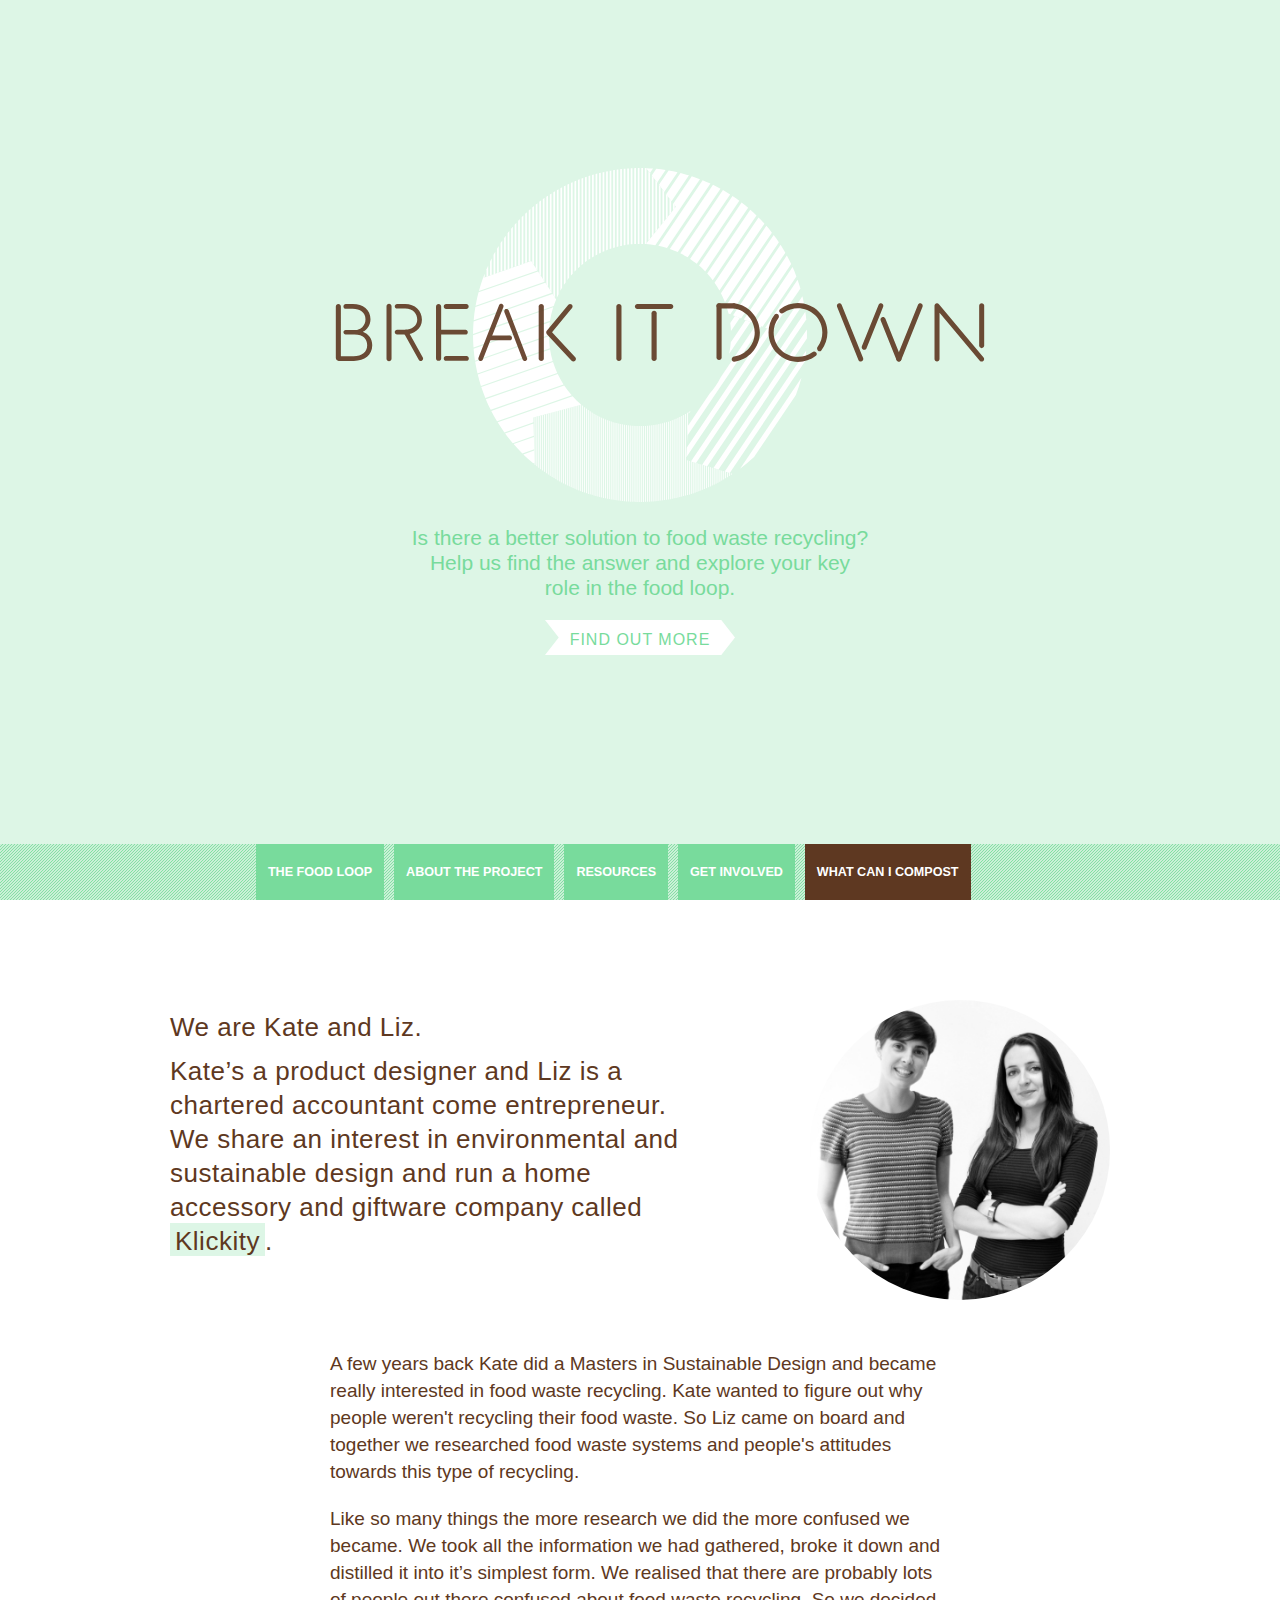
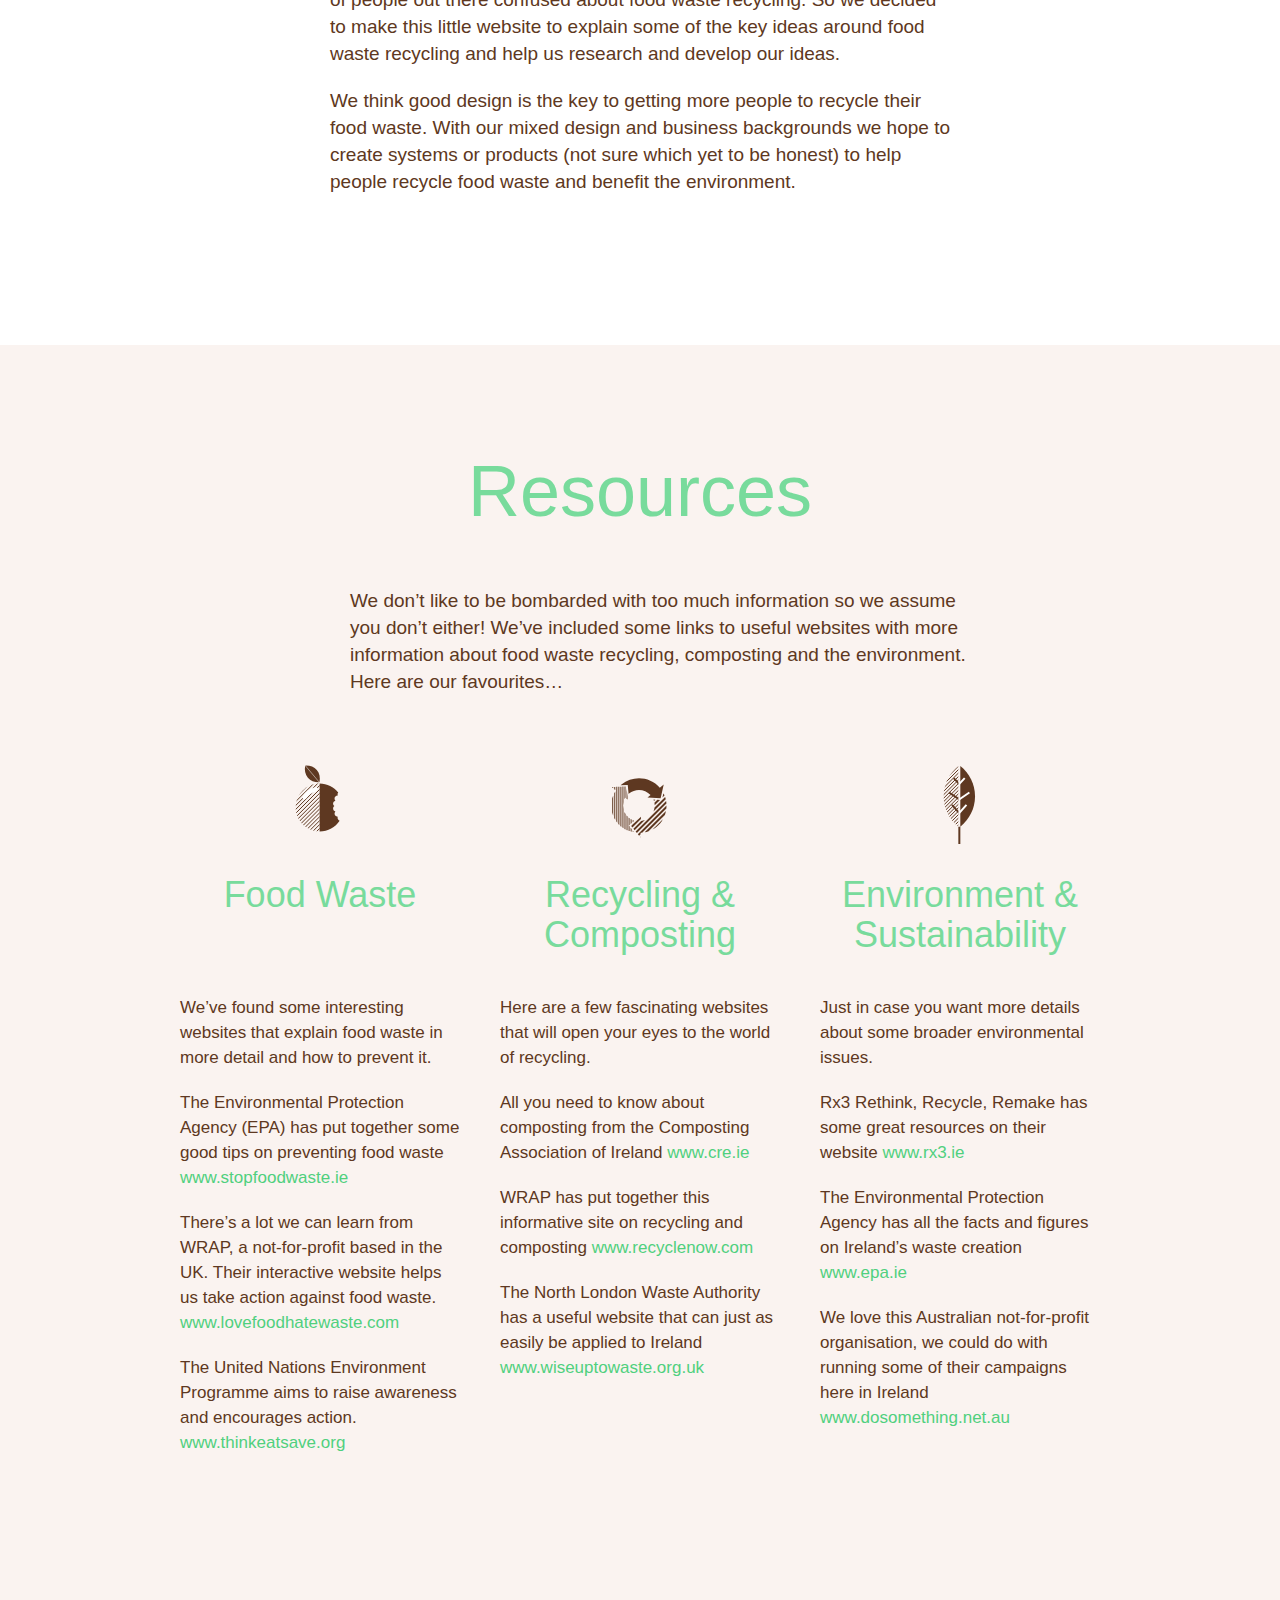
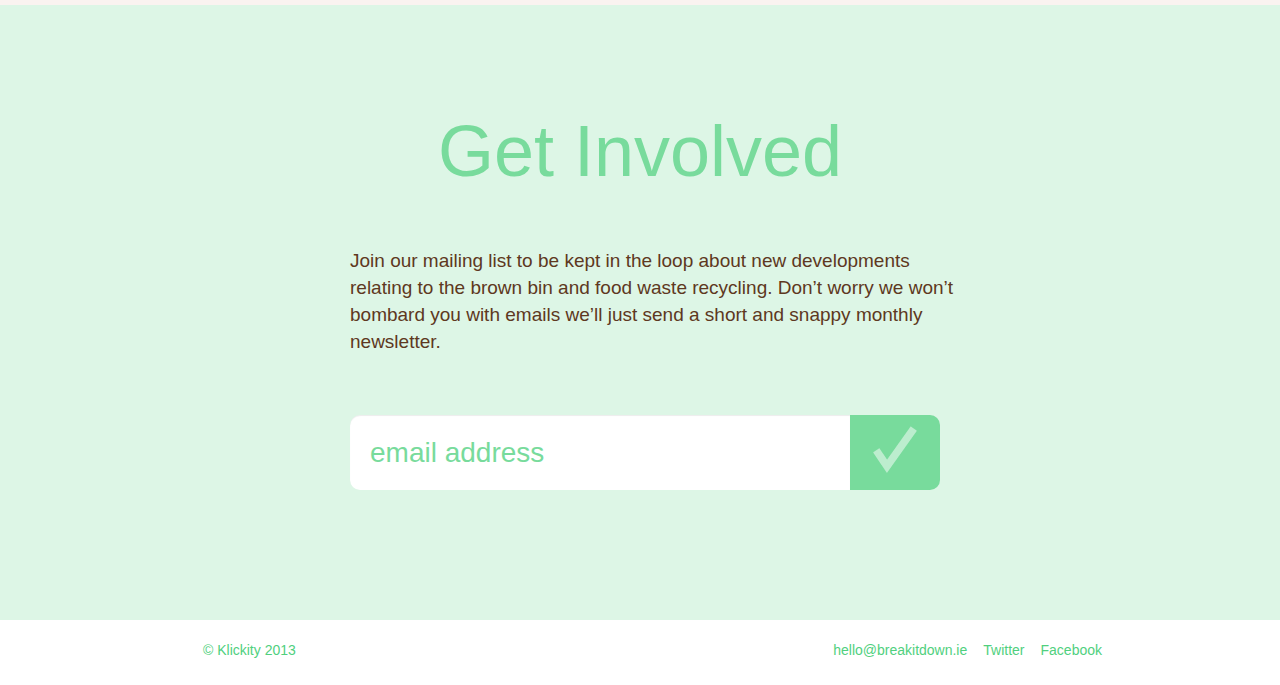
==== index.html @ 4e2fc241 "updated text on homepage" ====
<!DOCTYPE html>
<html class="no-js">
	<head>
		<meta charset="utf-8">
		<meta http-equiv="X-UA-Compatible" content="IE=edge,chrome=1">
		<title>Break It Down</title>
		<meta name="description" content="">
		<meta name="viewport" content="width=device-width">
		
		<link href="http://fnt.webink.com/wfs/webink.css/?project=2B257C62-A98D-46E8-AA20-E216E28BC0CB&fonts=0EFF2364-9D58-0735-E88C-990B2756000B:f=AdelleSans-Bold,646F65BB-7FDB-DF82-711F-897188F11EE8:f=AdelleSans-SemiBold,49E90CB6-0944-72CE-A0E7-8D521C8E676C:f=AdelleSans-Light" rel="stylesheet" type="text/css"/>
		<link rel="stylesheet" href="css/bootstrap.min.css">
		<link rel="stylesheet" href="css/royalslider.css">
		<!-- <link rel="stylesheet" href="css/bootstrap-responsive.min.css">-->
		<link rel="stylesheet" href="css/style.css">

		<script src="js/vendor/modernizr-2.6.2-respond-1.1.0.min.js"></script>
	</head>
	<body>
		<!--[if lt IE 7]>
			<p class="chromeframe">You are using an <strong>outdated</strong> browser. Please <a href="http://browsehappy.com/">upgrade your browser</a> or <a href="http://www.google.com/chromeframe/?redirect=true">activate Google Chrome Frame</a> to improve your experience.</p>
		<![endif]-->

	<section id="intro">
		<div id="wheel">
			<div class="container">
				
				<div class="row">
					<div class="offset2 span8">
						<h1>Break it Down</h1>
						<div id="circle"></div>
					</div>
				</div>
				
				<div class="row">
					<div class="span6 offset3">
						<p>Is there a better solution to food waste recycling? Help us find the answer and explore your key role in the food loop.</p>
						<a href="#" id="loop">Find Out More</a>
					</div>
				</div>

			</div>
		</div>
		<div id="slider">
			<div id="loopnav">
				<div id="navgraphic">
					<img src="img/nav1.png"/>
					<img src="img/nav2.png"/>
					<img src="img/nav3.png"/>
					<img src="img/nav4.png"/>
					<img src="img/nav5.png"/>
					<img src="img/nav6.png"/>
				</div>
			</div>
			<div id="content-slider" class="royalSlider contentSlider rsDefault">
				<div class="slide1">
					<div class="row-fluid">
						<div class="span5 offset1">
							<figure class="rsCaption">Food Waste</figure>
							<h2>Food Waste</h2>
							<p>When food waste is sent to landfill, it rots and releases the harmful greenhouse gas methane into the atmosphere and causes leachate which pollutes our rivers and soils. We can help prevent this by using the brown bin service which will convert our food waste into compost.</p>
						</div>
					</div>
				</div>
				<div class="slide2">
					<div class="row-fluid">
						<div class="span4 offset7">
							<figure class="rsCaption">Brown Bin</figure>
							<h2>Brown Bin</h2>
							<p>By separating your kitchen food waste into your brown bin you can prevent food waste going to landfill. When using your brown bin regularly you’ll notice how little waste goes into the black bin. It makes sense for your pocket and the environment.</p>
						</div>
					</div>				
				</div>
				<div class="slide3">
					<div class="row-fluid">
						<div class="span4 offset1">
							<figure class="rsCaption">Waste Collection</figure>
							<h2>Waste Collection</h2>
							<p>It’s hard to know where your food waste goes once your brown bin is emptied into the truck. Rest assured it’s being delivered to one of the many industrial composters across Ireland. Food waste recycling is the most localised of all recycling methods unlike our plastics, paper and glass recycling that gets exported for reprocessing.</p>
						</div>
					</div>	
				</div>
				<div class="slide4">
					<div class="row-fluid">
						<div class="span5 offset1">
							<figure class="rsCaption">Industrial Composting</figure>
							<h2>Industrial Composting</h2>
							<p>Your waste collector delivers the brown bin waste to the industrial composter. These are large enclosed units where food waste breaks down naturally and reaches temperatures of up to 70 degrees killing all bacteria. After 12 weeks the compost is mature and ready for sale. This is one of the simplest recycling processes using very little energy and resources.</p>
						</div>
					</div>	
				</div>
				<div class="slide5">
					<div class="row-fluid">
						<div class="span4 offset7">
							<figure class="rsCaption">Crop Growth</figure>
							<h2>Crop Growth</h2>
							<p>This nourishing compost is sold to local farmers, landscape architects, horticulturists and amateur gardeners. The compost derived from food waste is much more nutritious than the compost you buy in a garden centre. Best of all it’s locally made and you had a part in making it.</p>
						</div>
					</div>	
				</div>
				<div class="slide6">
					<div class="row-fluid">
						<div class="span4 offset1">
							<figure class="rsCaption">Market Place</figure>
							<h2>Market Place</h2>
							<p>The farmers then use this compost to grow crops which are sold back into the supermarkets, thereby closing the food loop. Wouldn’t it be great to know which products in the supermarket were grown using compost made up of your nutritious food waste?</p>
						</div>
					</div>	
				</div>
			</div>		
		</div>
	</section>

	<section id="nav">
		<div class="container">
			<div class="subnav navbar">
				<div class="navstyle">
					<div class="container">
						<ul>
							<li><a id="home" href="#intro">Home</a></li>
							<li><a id="foodloop" href="#intro">The Food Loop</a></li>
							<li><a href="#about">About the Project</a></li>
							<li><a href="#resources">Resources</a></li>
							<li><a href="#involved">Get Involved</a></li>
							<li><a class="trials" href="compost.html">What Can I Compost</a></li>
						</ul>
						
					</div>
				</div>
			</div>				
		</div>
	</section>

	<section id="about">
		<div class="container">

			<div class="row top">
				<div class="span7">
					<h3>We are Kate and Liz.</h3><h3>Kate&rsquo;s a product designer and Liz is a chartered accountant come entrepreneur. We share an interest in environmental and sustainable design and run a home accessory and giftware company called <a href="http://www.klickity.ie/">Klickity</a>.</h3></div>
				<div class="span4 offset1 photo">
					<img id="profile" src="img/profile.jpg">
				</div>
			</div>
			<div class="row">
				<div class="offset2 span8">
					<p>A few years back Kate did a Masters in Sustainable Design and became really interested in food waste recycling. Kate wanted to figure out why people weren't recycling their food waste. So Liz came on board and together we researched food waste systems and people's attitudes towards this type of recycling.</p>
				</div>
				<div class="offset2 span8">
					<p>Like so many things the more research we did the more confused we became. We took all the information we had gathered, broke it down and distilled it into it’s simplest form. We realised that there are probably lots of people out there confused about food waste recycling. So we decided to make this little website to explain some of the key ideas around food waste recycling and help us research and develop our ideas.</p>
				</div>
				<div class="offset2 span8">
					<p>We think good design is the key to getting more people to recycle their food waste. With our mixed design and business backgrounds we hope to create systems or products (not sure which yet to be honest) to help people recycle food waste and benefit the environment.</p>
				</div>
			</div>

		</div>
	</section>

	<section id="resources">
		<div class="container">

			<div class="row">
				<div class="offset3 span6">
					<h1>Resources</h1>
				</div>
			</div>
			<div class="row intro">
				<div class="offset2 span8">
					<p>We don’t like to be bombarded with too much information so we assume you don’t either! We’ve included some links to useful websites with more information about food waste recycling, composting and the environment. Here are our favourites&hellip;</p>
				</div>
			</div>
			<div class="row">
				<div class="span4">
					<img src="img/resource-1.svg" alt="Food Waste">
					<h2>Food Waste</h2>
					<p>We’ve found some interesting websites that explain food waste in more detail and how to prevent it.</p>
					<p>The Environmental Protection Agency (EPA) has put together some good tips on preventing food waste <a href="http://www.stopfoodwaste.ie" target="_blank">www.stopfoodwaste.ie</a></p>
					<p>There’s a lot we can learn from WRAP, a not-for-profit based in the UK. Their interactive website helps us take action against food waste. <a href="http://england.lovefoodhatewaste.com/content/about-food-waste-1" target=_blank>www.lovefoodhatewaste.com</a></p>
					<p>The United Nations Environment Programme aims to raise awareness and encourages action. <a href="http://www.thinkeatsave.org" target=_blank>www.thinkeatsave.org</a></p>
				</div>
				<div class="span4">
					<img src="img/resource-2.svg" alt="Recycling & Composting">
					<h2>Recycling &amp; Composting</h2>
					<p>Here are a few fascinating websites that will open your eyes to the world of recycling.</p>
					<p>All you need to know about composting from the Composting Association of Ireland <a href="http://www.cre.ie/web/compost/" target="_blank">www.cre.ie</a></p>
					<p>WRAP has put together this informative site on recycling and composting <a href="http://www.recyclenow.com/home_composting/buy_a_bin/" target="_blank">www.recyclenow.com</a></p>
					<p>The North London Waste Authority has a useful website that can just as easily be applied to Ireland <a href="http://www.wiseuptowaste.org.uk/wise-up-to-waste/waste-less-food-save-more-money" target="_blank">www.wiseuptowaste.org.uk</a></p>
				</div>
				<div class="span4">
					<img src="img/resource-3.svg" alt="Environment & Sustainability">
					<h2>Environment &amp; Sustainability</h2>
					<p>Just in case you want more details about some broader environmental issues.</p>

					<p>Rx3 Rethink, Recycle, Remake has some great resources on their website <a href="http://www.rx3.ie/Organics" target="_blank">www.rx3.ie</a></p>

					<p>The Environmental Protection Agency has all the facts and figures on Ireland’s waste creation <a href="http://www.epa.ie/irelandsenvironment/waste/" target="_blank">www.epa.ie</a></p>

					<p>We love this Australian not-for-profit organisation, we could do with running some of their campaigns here in Ireland <a href="http://foodwise.com.au/food-waste/household-food-waste/" target="_blank">www.dosomething.net.au</a></p>

				</div>
			</div>
		</div>
	</section>

	<section id="involved">
		<div class="container">

			<div class="row">
				<div class="offset3 span6">
					<h1>Get Involved</h1>
				</div>
			</div>
			<div class="row intro">
				<div class="offset2 span8">
					<p>Join our mailing list to be kept in the loop about new developments relating to the brown bin and food waste recycling. Don’t worry we won’t bombard you with emails we’ll just send a short and snappy monthly newsletter.</p>
				</div>
			</div>
			<div class="row mailing">
				<div class="offset2 span8">
					
					<div id="mc_embed_signup">
					<form action="http://breakitdown.us7.list-manage.com/subscribe/post?u=12566ab09f924ed5ac019ed88&amp;id=fa4f53dc06" method="post" id="mc-embedded-subscribe-form" name="mc-embedded-subscribe-form" class="validate" target="_blank" novalidate>
						
						<input type="email" value="" name="EMAIL" class="email" id="mce-EMAIL" placeholder="email address" required>
						<input type="submit" value="Subscribe" name="subscribe" id="mc-embedded-subscribe" class="submit">
					</form>
					</div>

					<!--End mc_embed_signup-->


				</div>
			</div>



		</div>
	</section>

	<section id="footer">
		<div class="container">
			<footer>
				<ul>
					<li>&copy; Klickity 2013</li>
					<li class="pull-right"><a href="https://www.facebook.com/Klickity">Facebook</a></li>
					<li class="pull-right"><a href="https://twitter.com/KlickityDesign">Twitter</a></li>
					<li class="pull-right"><a href="mailto:hello@breakitdown.ie">hello@breakitdown.ie</a></li>
				</ul>
			</footer>
		</div>
	</section>

		<script src="//ajax.googleapis.com/ajax/libs/jquery/1.9.1/jquery.min.js"></script>
		<script>window.jQuery || document.write('<script src="js/vendor/jquery-1.9.1.min.js"><\/script>')</script>

		<script src="js/vendor/bootstrap.min.js"></script>

		<script src="js/plugins-ck.js"></script>
		<script src="js/main-ck.js"></script>

		<script>
			var _gaq=[['_setAccount','UA-41489042-1'],['_trackPageview']];
			(function(d,t){var g=d.createElement(t),s=d.getElementsByTagName(t)[0];
			g.src=('https:'==location.protocol?'//ssl':'//www')+'.google-analytics.com/ga.js';
			s.parentNode.insertBefore(g,s)}(document,'script'));
		</script>
	</body>
</html>
---- css/royalslider.css ----
/* v1.0.5 */
/* Core RS CSS file. 95% of time you shouldn't change anything here. */
.royalSlider {
	width: 600px;
	height: 400px;
	position: relative;
	direction: ltr;
}
.royalSlider > * {
	float: left;
}

.rsWebkit3d .rsSlide {
	-webkit-transform: translateZ(0);
}


.rsWebkit3d .rsSlide,
.rsWebkit3d .rsContainer,
.rsWebkit3d .rsThumbs,
.rsWebkit3d .rsPreloader,
.rsWebkit3d img,
.rsWebkit3d .rsOverflow,
.rsWebkit3d .rsBtnCenterer,
.rsWebkit3d .rsAbsoluteEl,
.rsWebkit3d .rsABlock,
.rsWebkit3d .rsLink {
	-webkit-backface-visibility: hidden;
}
.rsFade.rsWebkit3d .rsSlide,
.rsFade.rsWebkit3d img,
.rsFade.rsWebkit3d .rsContainer {
    -webkit-transform: none;
}
.rsOverflow {
	width: 100%;
	height: 100%;
	position: relative;
	overflow: hidden;
	float: left;
	-webkit-tap-highlight-color:rgba(0,0,0,0);
}
.rsVisibleNearbyWrap {
	width: 100%;
	height: 100%;
	position: relative;
	overflow: hidden;
	left: 0;
	top: 0;
	-webkit-tap-highlight-color:rgba(0,0,0,0);
}
.rsVisibleNearbyWrap .rsOverflow {
	position: absolute;
	left: 0;
	top: 0;

}
.rsContainer {
	position: relative;
	width: 100%;
	height: 100%;
	-webkit-tap-highlight-color:rgba(0,0,0,0);
}

.rsArrow,
.rsThumbsArrow {
	cursor: pointer;
}

.rsThumb {
	float: left;
	position: relative;
}


.rsArrow,
.rsNav,
.rsThumbsArrow {
	opacity: 1;
	-webkit-transition:opacity 0.3s linear;
	-moz-transition:opacity 0.3s linear;
	-o-transition:opacity 0.3s linear;
	transition:opacity 0.3s linear;
}
.rsHidden {
	opacity: 0;
	visibility: hidden;
	-webkit-transition:visibility 0s linear 0.3s,opacity 0.3s linear;
	-moz-transition:visibility 0s linear 0.3s,opacity 0.3s linear;
	-o-transition:visibility 0s linear 0.3s,opacity 0.3s linear;
	transition:visibility 0s linear 0.3s,opacity 0.3s linear;
}


.rsGCaption {
	width: 100%;
	float: left;
	text-align: center;
}

/* Fullscreen options, very important ^^ */
.royalSlider.rsFullscreen {
	position: fixed !important;
	height: auto !important;
	width: auto !important;
	margin: 0 !important;
	padding: 0 !important;
	z-index: 2147483647 !important;
	top: 0 !important;
	left: 0 !important;
	bottom: 0 !important;
	right: 0 !important;
}

.royalSlider .rsSlide.rsFakePreloader {
	opacity: 1 !important;
	-webkit-transition: 0s;
	-moz-transition: 0s;
	-o-transition:  0s;
	transition:  0s;
	display: none;
}

.rsSlide {
	position: absolute;
	left: 0;
	top: 0;
	display: block;
	overflow: hidden;
	
	height: 100%;
	width: 100%;
}

.royalSlider.rsAutoHeight,
.rsAutoHeight .rsSlide {
	height: auto;
}

.rsContent {
	width: 100%;
	height: 100%;
	position: relative;
}

.rsPreloader {
	position:absolute;
	z-index: 0;	
}

.rsNav {
	-moz-user-select: -moz-none;
	-webkit-user-select: none;
	user-select: none;
}
.rsNavItem {
	-webkit-tap-highlight-color:rgba(0,0,0,0.25);
}

.rsThumbs {
	cursor: pointer;
	position: relative;
	overflow: hidden;
	float: left;
	z-index: 22;
}
.rsTabs {
	float: left;
	background: none !important;
}
.rsTabs,
.rsThumbs {
	-webkit-tap-highlight-color:rgba(0,0,0,0);
	-webkit-tap-highlight-color:rgba(0,0,0,0);
}


.rsVideoContainer {
	/*left: 0;
	top: 0;
	position: absolute;*/
	/*width: 100%;
	height: 100%;
	position: absolute;
	left: 0;
	top: 0;
	float: left;*/
	width: auto;
	height: auto;
	line-height: 0;
	position: relative;
}
.rsVideoFrameHolder {
	position: absolute;
	left: 0;
	top: 0;
	background: #141414;
	opacity: 0;
	-webkit-transition: .3s;
}
.rsVideoFrameHolder.rsVideoActive {
	opacity: 1;
}
.rsVideoContainer iframe,
.rsVideoContainer video,
.rsVideoContainer embed,
.rsVideoContainer .rsVideoObj {
	position: absolute;
	z-index: 50;
	left: 0;
	top: 0;
	width: 100%;
	height: 100%;
}
/* ios controls over video bug, shifting video */
.rsVideoContainer.rsIOSVideo iframe,
.rsVideoContainer.rsIOSVideo video,
.rsVideoContainer.rsIOSVideo embed {
	-webkit-box-sizing: border-box;
	-moz-box-sizing: border-box;
	box-sizing: border-box;
	padding-right: 44px;
}

.rsABlock {
	left: 0;
	top: 0;
	position: absolute;
	z-index: 15;
	
}

img.rsImg {
	max-width: none;
}

.grab-cursor {
	cursor:url(grab.png) 8 8, move; 
}

.grabbing-cursor{ 
	cursor:url(grabbing.png) 8 8, move;
}

.rsNoDrag {
	cursor: auto;
}

.rsLink {
	left:0;
	top:0;
	position:absolute;
	width:100%;
	height:100%;
	display:block;	
	z-index: 20;
	background: url(blank.gif);
}
---- css/style.css ----
/* SEAN LESS */
.rsDefault .rsArrow {
  height: 100%;
  width: 44px;
  position: absolute;
  display: block;
  cursor: pointer;
  z-index: 21;
}
.rsDefault.rsVer .rsArrow {
  width: 100%;
  height: 44px;
}
.rsDefault.rsVer .rsArrowLeft {
  top: 0;
  left: 0;
}
.rsDefault.rsVer .rsArrowRight {
  bottom: 0;
  left: 0;
}
.rsDefault.rsHor .rsArrowLeft {
  left: 0;
  top: 0;
}
.rsDefault.rsHor .rsArrowRight {
  right: 0;
  top: 0;
}
.rsDefault .rsArrowIcn {
  width: 32px;
  height: 32px;
  top: 50%;
  left: 50%;
  margin-top: -16px;
  margin-left: -16px;
  position: absolute;
  cursor: pointer;
  background: url(../img/rs-default.png);
}
.rsDefault .rsArrowIcn:hover {
  opacity: .5;
}
.rsDefault.rsHor .rsArrowLeft .rsArrowIcn {
  background-position: -64px -32px;
}
.rsDefault.rsHor .rsArrowRight .rsArrowIcn {
  background-position: -64px -64px;
}
.rsDefault.rsVer .rsArrowLeft .rsArrowIcn {
  background-position: -96px -32px;
}
.rsDefault.rsVer .rsArrowRight .rsArrowIcn {
  background-position: -96px -64px;
}
.rsDefault .rsArrowDisabled .rsArrowIcn {
  opacity: .2;
  filter: alpha(opacity=20);
  *display: none;
}
* {
  -webkit-box-sizing: border-box;
  -moz-box-sizing: border-box;
  box-sizing: border-box;
}
body {
  -webkit-font-smoothing: antialiased;
  color: #5e3821;
  font-family: 'AdelleSans-Light', Arial, sans-serif;
}
::selection {
  background: #ddf6e6;
  color: #3ccb70;
}
::-moz-selection {
  background: #ddf6e6;
  color: #3ccb70;
}
#intro {
  background: #ddf6e6;
  text-align: center;
}
#intro #wheel {
  position: absolute;
  z-index: 9999;
  background: #ddf6e6;
  width: 100%;
}
#intro #wheel h1 {
  position: relative;
  z-index: 999;
  display: block;
  width: 660px;
  height: 65px;
  text-indent: -9999px;
  background: url(../img/breakitdown.svg);
  margin: 0 auto;
  text-transform: uppercase;
  letter-spacing: 1px;
}
#intro #wheel #circle {
  margin: -200px auto 20px;
  width: 340px;
  height: 340px;
  background: url(../img/circle.svg);
  animation: nextStep 4s infinite;
  -webkit-animation: nextStep 4s infinite;
}
@-webkit-keyframes nextStep {
  0% {
    -moz-transform: rotate(0deg);
    -ms-transform: rotate(0deg);
    -o-transform: rotate(0deg);
    -webkit-transform: rotate(0deg);
    transform: rotate(0deg);
  }
  20% {
    -moz-transform: rotate(72deg);
    -ms-transform: rotate(72deg);
    -o-transform: rotate(72deg);
    -webkit-transform: rotate(72deg);
    transform: rotate(72deg);
  }
  40% {
    -moz-transform: rotate(144deg);
    -ms-transform: rotate(144deg);
    -o-transform: rotate(144deg);
    -webkit-transform: rotate(144deg);
    transform: rotate(144deg);
  }
  60% {
    -moz-transform: rotate(216deg);
    -ms-transform: rotate(216deg);
    -o-transform: rotate(216deg);
    -webkit-transform: rotate(216deg);
    transform: rotate(216deg);
  }
  80% {
    -moz-transform: rotate(288deg);
    -ms-transform: rotate(288deg);
    -o-transform: rotate(288deg);
    -webkit-transform: rotate(288deg);
    transform: rotate(288deg);
  }
  100% {
    -moz-transform: rotate(360deg);
    -ms-transform: rotate(360deg);
    -o-transform: rotate(360deg);
    -webkit-transform: rotate(360deg);
    transform: rotate(360deg);
  }
}
@keyframes nextStep {
  0% {
    -moz-transform: rotate(0deg);
    -ms-transform: rotate(0deg);
    -o-transform: rotate(0deg);
    -webkit-transform: rotate(0deg);
    transform: rotate(0deg);
  }
  20% {
    -moz-transform: rotate(72deg);
    -ms-transform: rotate(72deg);
    -o-transform: rotate(72deg);
    -webkit-transform: rotate(72deg);
    transform: rotate(72deg);
  }
  40% {
    -moz-transform: rotate(144deg);
    -ms-transform: rotate(144deg);
    -o-transform: rotate(144deg);
    -webkit-transform: rotate(144deg);
    transform: rotate(144deg);
  }
  60% {
    -moz-transform: rotate(216deg);
    -ms-transform: rotate(216deg);
    -o-transform: rotate(216deg);
    -webkit-transform: rotate(216deg);
    transform: rotate(216deg);
  }
  80% {
    -moz-transform: rotate(288deg);
    -ms-transform: rotate(288deg);
    -o-transform: rotate(288deg);
    -webkit-transform: rotate(288deg);
    transform: rotate(288deg);
  }
  100% {
    -moz-transform: rotate(360deg);
    -ms-transform: rotate(360deg);
    -o-transform: rotate(360deg);
    -webkit-transform: rotate(360deg);
    transform: rotate(360deg);
  }
}
#intro #wheel p {
  font: 21px/25px 'AdelleSans-SemiBold', Arial, sans-serif;
  color: #78db9c;
  margin-bottom: 20px;
}
#intro #wheel a#loop {
  padding: 10px 20px;
  display: block;
  width: 190px;
  height: 35px;
  margin: 0 auto;
  background: url(../img/arrow.svg);
  text-transform: uppercase;
  color: #78db9c;
  font: 16px/20px 'AdelleSans-Bold', Arial, sans-serif;
  letter-spacing: 1px;
}
#intro #slider {
  width: 100%;
  margin: 0 auto;
  padding: 5% 0 0 0;
  height: 500px;
}
#intro #slider #loopnav {
  position: absolute;
  left: 30px;
  top: 30px;
  padding: 3% 0 0 0;
}
#intro #slider #loopnav #navgraphic {
  display: block;
  width: 100px;
  height: 100px;
  overflow: hidden;
}
#intro #slider #loopnav #navgraphic img {
  position: relative;
  left: 0px;
  top: 0px;
}
#intro #slider .contentSlider {
  width: 100%;
  height: 500px !important;
}
#intro #slider .contentSlider .slide1,
#intro #slider .contentSlider .slide2,
#intro #slider .contentSlider .slide3,
#intro #slider .contentSlider .slide4,
#intro #slider .contentSlider .slide5,
#intro #slider .contentSlider .slide6 {
  height: 500px;
  text-align: left;
}
#intro #slider .contentSlider .slide1 h2,
#intro #slider .contentSlider .slide2 h2,
#intro #slider .contentSlider .slide3 h2,
#intro #slider .contentSlider .slide4 h2,
#intro #slider .contentSlider .slide5 h2,
#intro #slider .contentSlider .slide6 h2 {
  color: #78db9c;
  font: 42px/48px 'AdelleSans-Bold', Arial, sans-serif;
}
#intro #slider .contentSlider .slide1 p,
#intro #slider .contentSlider .slide2 p,
#intro #slider .contentSlider .slide3 p,
#intro #slider .contentSlider .slide4 p,
#intro #slider .contentSlider .slide5 p,
#intro #slider .contentSlider .slide6 p {
  font: 19px/24px 'AdelleSans-Light', Arial, sans-serif;
}
#intro #slider .contentSlider div.slide1 {
  background: url(../img/slide1.png) center center no-repeat;
}
#intro #slider .contentSlider div.slide1 h2 {
  margin-top: 230px;
}
#intro #slider .contentSlider div.slide2 {
  background: url(../img/slide2.png) center no-repeat;
}
#intro #slider .contentSlider div.slide2 h2 {
  margin-top: 20px;
}
#intro #slider .contentSlider div.slide3 {
  background: url(../img/slide3.png) center center no-repeat;
}
#intro #slider .contentSlider div.slide3 h2 {
  margin-top: 200px;
}
#intro #slider .contentSlider div.slide4 {
  background: url(../img/slide4.png) center center no-repeat;
}
#intro #slider .contentSlider div.slide4 h2 {
  margin-top: 150px;
}
#intro #slider .contentSlider div.slide5 {
  background: url(../img/slide5.png) center center no-repeat;
}
#intro #slider .contentSlider div.slide5 h2 {
  margin-top: 20px;
}
#intro #slider .contentSlider div.slide6 {
  background: url(../img/slide6.png) center center no-repeat;
}
#intro #slider .contentSlider div.slide6 h2 {
  margin-top: 230px;
}
#intro #slider .contentSlider .rsCaption {
  display: block;
  position: absolute;
  z-index: 8888;
  left: 100px;
  top: 30px;
  background: url(../img/tip.png) 0 0 no-repeat;
  height: 30px;
  padding: 7px 7px 5px 17px;
  font: 13px/20px 'AdelleSans-Bold', Arial, sans-serif;
  text-transform: uppercase;
  letter-spacing: 1px;
}
#nav {
  background: #ddf6e6 url(../img/nav-bg3.png) repeat;
  height: 56px;
  position: relative;
  z-index: 9999;
}
#nav .navbar-fixed-top {
  background: #ddf6e6 url(../img/nav-bg3.png) repeat;
  height: 56px;
  overflow: hidden;
}
#nav ul {
  list-style-type: none;
  margin: 0;
  padding: 0;
}
#nav li {
  display: inline-block;
}
#nav li a {
  outline: none;
  display: inline-block;
  background: #78db9c;
  padding: 22px 12px;
  margin: 0 3px;
  height: 56px;
  text-transform: uppercase;
  color: #fff;
  font: 700 0.9em/1em 'AdelleSans-SemiBold', Arial, sans-serif;
}
#nav li a:hover {
  text-decoration: none;
  background: #50d07e;
}
#nav li a.trials {
  background: #5e3821;
}
#nav li a#home {
  text-indent: -9999px;
  width: 56px;
  background: url(../img/wheel.png) 0 -56px no-repeat;
  margin-right: 20px;
}
#nav li a#home.live {
  background: url(../img/wheel.png) 0 -1px no-repeat;
}
#nav a {
  -moz-transition: all ease .2s;
  -o-transition: all ease .2s;
  -webkit-transition: all ease .2s;
}
#about,
#resources,
#involved,
#can,
#cant {
  padding: 100px 0 130px;
}
#about .top {
  margin-bottom: 50px;
}
#about h3 {
  font: 26px/34px 'AdelleSans-Bold', Arial, sans-serif;
  letter-spacing: .5px;
}
#about h3 a {
  color: #5e3821;
  background: #ddf6e6;
  padding: 3px 5px 0px;
  -webkit-transition: all ease .15s;
  -moz-transition: all ease .15s;
  -ms-transition: all ease .15s;
  -o-transition: all ease .15s;
  transition: all ease .15s;
}
#about h3 a:hover {
  background: #78db9c;
  text-decoration: none;
}
#about #profile {
  -webkit-border-radius: 150px;
  -moz-border-radius: 150px;
  border-radius: 150px;
}
#about .span8 p {
  font: 19px/27px 'AdelleSans-Light', Arial, sans-serif;
  margin-bottom: 20px;
}
#resources {
  background: #faf3f0;
}
#resources h1 {
  text-align: center;
  color: #78db9c;
  font: 72px/72px 'AdelleSans-Bold', Arial, sans-serif;
}
#resources .intro {
  margin: 50px 0;
}
#resources .span8 p {
  font: 19px/27px 'AdelleSans-Light', Arial, sans-serif;
  margin-bottom: 20px;
}
#resources .span4 {
  padding: 0 10px;
}
#resources .span4 img {
  display: block;
  margin: 0 auto 30px;
}
#resources .span4 h2 {
  text-align: center;
  margin-bottom: 30px;
  color: #78db9c;
  font: 36px/40px 'AdelleSans-Bold', Arial, sans-serif;
  height: 90px;
}
#resources .span4 p {
  font: 17px/25px 'AdelleSans-Light', Arial, sans-serif;
  margin-bottom: 20px;
}
#resources .span4 p a {
  color: #50d07e;
}
#resources .span4 p a:hover {
  text-decoration: none;
  border-bottom: 1px solid #78db9c;
}
#can {
  background: #8ce0ab;
}
#can .span6 {
  margin-bottom: 30px;
}
#can h1 {
  text-align: center;
  color: #fff;
  font: 56px/60px 'AdelleSans-Bold', Arial, sans-serif;
}
#can .intro {
  margin: 50px 0;
}
#can .span8 p {
  font: 19px/27px 'AdelleSans-Light', Arial, sans-serif;
  margin-bottom: 20px;
}
#can .span4 {
  padding: 0 10px;
}
#can .span4 img {
  display: block;
  margin: 0 auto 30px;
}
#can .span4 h2 {
  text-align: center;
  margin-bottom: 30px;
  color: #fff;
  font: 36px/40px 'AdelleSans-Bold', Arial, sans-serif;
  height: 60px;
}
#can .span4 p {
  font: 17px/25px 'AdelleSans-Light', Arial, sans-serif;
  margin-bottom: 20px;
}
#can .span4 p a {
  color: #50d07e;
}
#can .span4 p a:hover {
  text-decoration: none;
  border-bottom: 1px solid #78db9c;
}
#cant {
  background: #f8f0ec;
}
#cant .span6 {
  margin-bottom: 30px;
}
#cant h1 {
  text-align: center;
  color: #5e3821;
  font: 56px/60px 'AdelleSans-Bold', Arial, sans-serif;
}
#cant .intro {
  margin: 50px 0;
}
#cant .span8 p {
  font: 19px/27px 'AdelleSans-Light', Arial, sans-serif;
  margin-bottom: 20px;
}
#cant .span4 {
  padding: 0 10px;
}
#cant .span4 img {
  display: block;
  margin: 0 auto 30px;
}
#cant .span4 h2 {
  text-align: center;
  margin-bottom: 30px;
  color: #5e3821;
  font: 36px/40px 'AdelleSans-Bold', Arial, sans-serif;
  height: 60px;
}
#cant .span4 p {
  font: 17px/25px 'AdelleSans-Light', Arial, sans-serif;
  margin-bottom: 20px;
}
#cant .span4 p a {
  color: #50d07e;
}
#cant .span4 p a:hover {
  text-decoration: none;
  border-bottom: 1px solid #78db9c;
}
#involved {
  background: #ddf6e6;
}
#involved h1 {
  text-align: center;
  color: #78db9c;
  font: 72px/72px 'AdelleSans-Bold', Arial, sans-serif;
}
#involved .intro {
  margin: 50px 0 20px;
}
#involved .span8 p {
  font: 19px/27px 'AdelleSans-Light', Arial, sans-serif;
  margin-bottom: 20px;
}
#involved .span8 .email,
#involved .span8 .submit {
  -webkit-border-radius: 0px;
  -moz-border-radius: 0px;
  border-radius: 0px;
  display: block;
  float: left;
  height: 75px;
  margin: 0;
  padding: 0;
  border: none;
}
#involved .span8 .email {
  outline: none;
  padding: 0 0 0 20px;
  -webkit-border-top-left-radius: 10px;
  -webkit-border-bottom-left-radius: 10px;
  -moz-border-radius-topleft: 10px;
  -moz-border-radius-bottomleft: 10px;
  border-top-left-radius: 10px;
  border-bottom-left-radius: 10px;
  font: 28px/35px 'AdelleSans-SemiBold', Arial, sans-serif;
  color: #78db9c;
  width: 500px;
  margin-left: 20px;
}
#involved .span8 .email::-webkit-input-placeholder {
  color: #78db9c;
}
#involved .span8 .email:-moz-placeholder {
  color: #78db9c;
}
#involved .span8 .email::-moz-placeholder {
  color: #78db9c;
}
#involved .span8 .email:-ms-input-placeholder {
  color: #78db9c;
}
#involved .span8 .submit {
  -webkit-border-top-right-radius: 10px;
  -webkit-border-bottom-right-radius: 10px;
  -moz-border-radius-topright: 10px;
  -moz-border-radius-bottomright: 10px;
  border-top-right-radius: 10px;
  border-bottom-right-radius: 10px;
  -webkit-transition: all ease .15s;
  -moz-transition: all ease .15s;
  -ms-transition: all ease .15s;
  -o-transition: all ease .15s;
  transition: all ease .15s;
  background: #78db9c url(../img/tick.png) 0 -5px no-repeat;
  text-indent: -9999px;
  width: 90px;
}
#involved .span8 .submit:hover {
  background: #50d07e url(../img/tick.png) 0 -5px no-repeat;
}
#involved .span8 .submit:active {
  background: #50d07e url(../img/tick.png) 0 -3px no-repeat;
}
#footer {
  color: #50d07e;
}
#footer a {
  color: #50d07e;
  -webkit-transition: all ease .15s;
  -moz-transition: all ease .15s;
  -ms-transition: all ease .15s;
  -o-transition: all ease .15s;
  transition: all ease .15s;
}
#footer a:hover {
  text-decoration: none;
  color: #27934e;
}
#footer li {
  padding: 20px 8px 15px;
  list-style-type: none;
  display: inline-block;
}
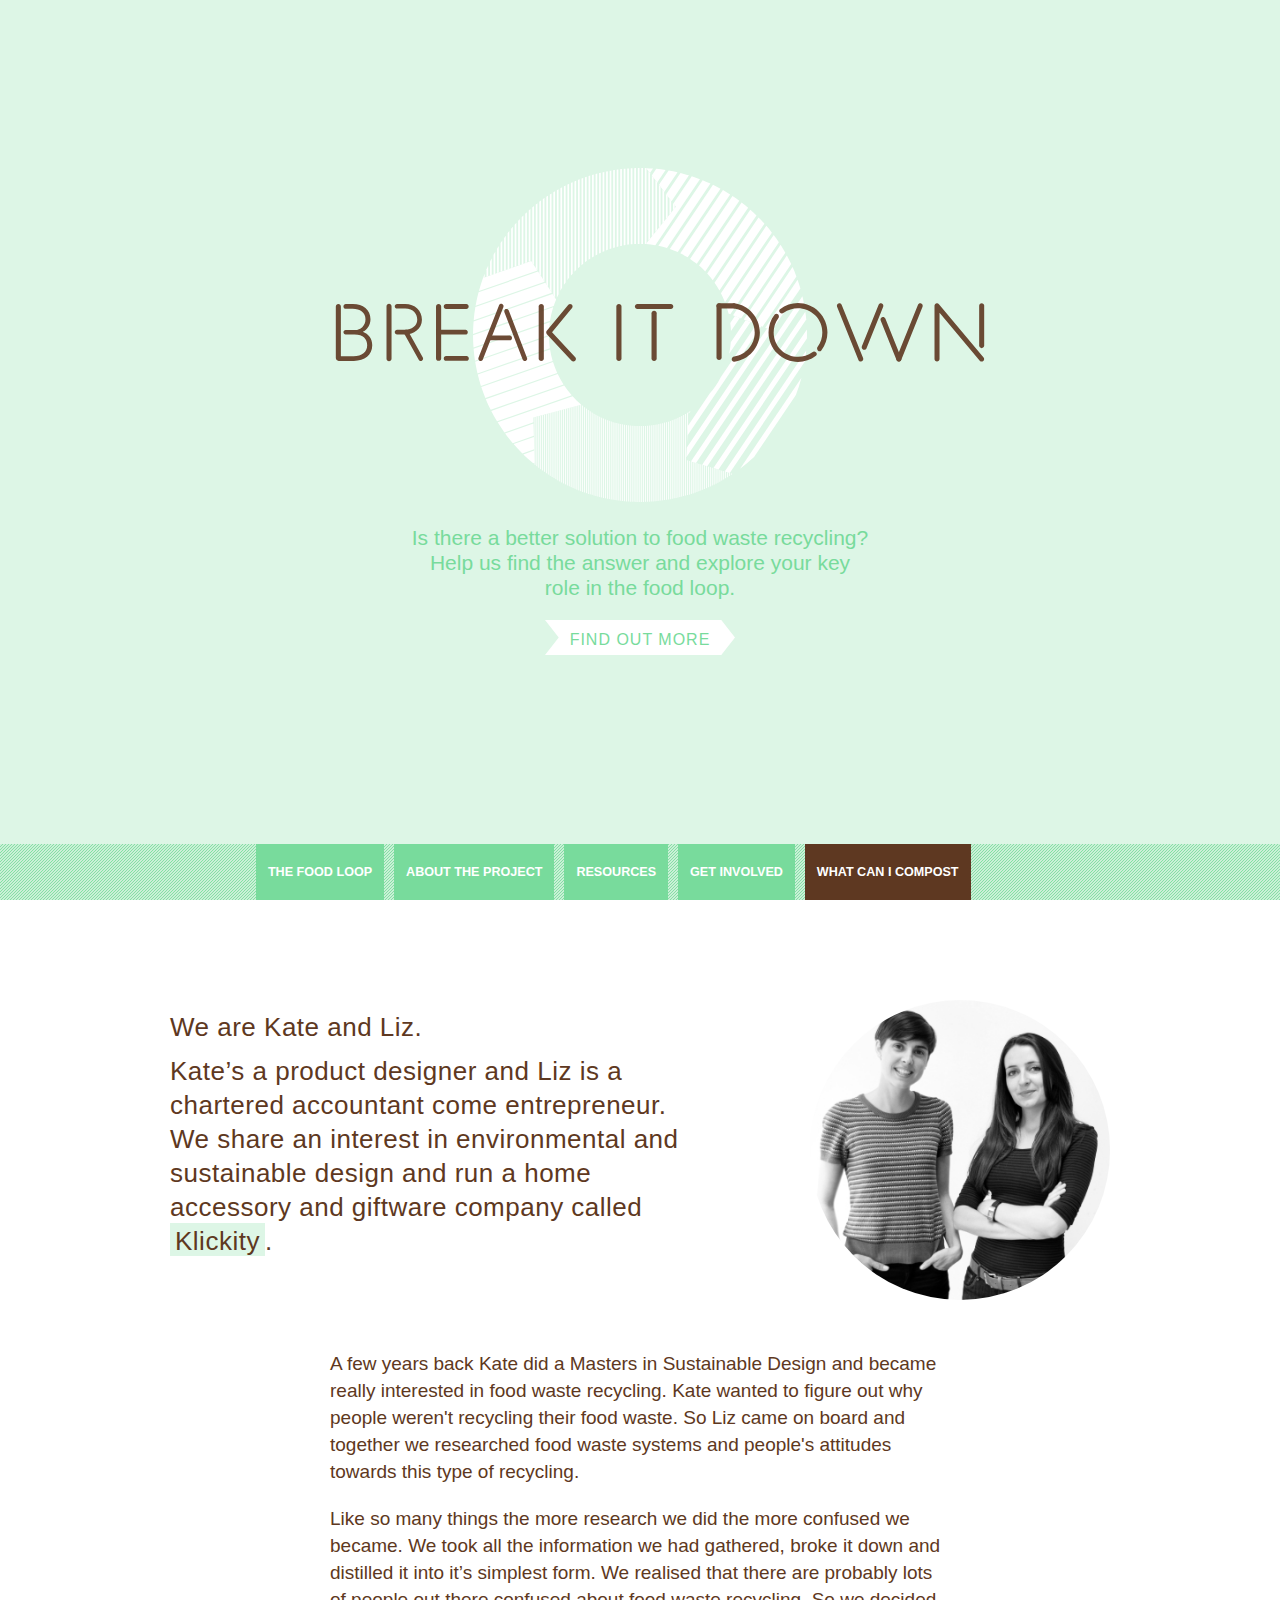
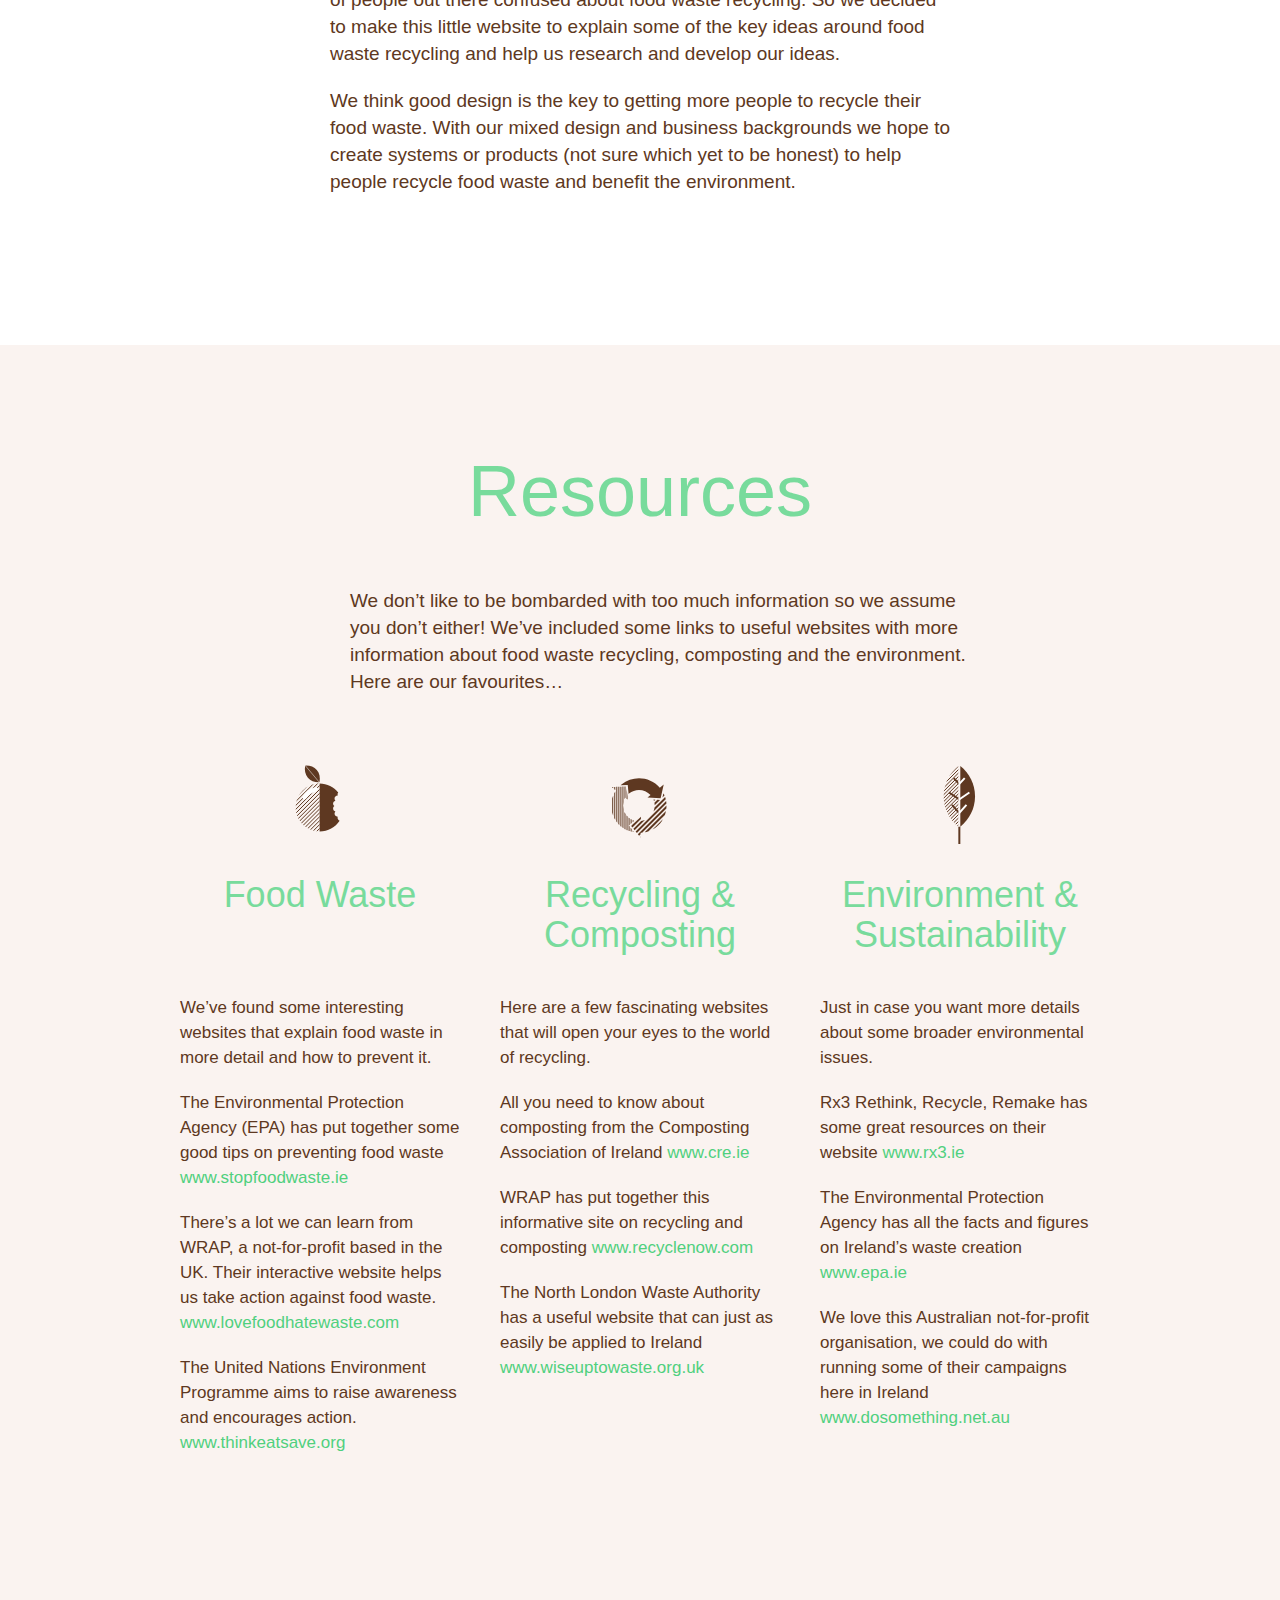
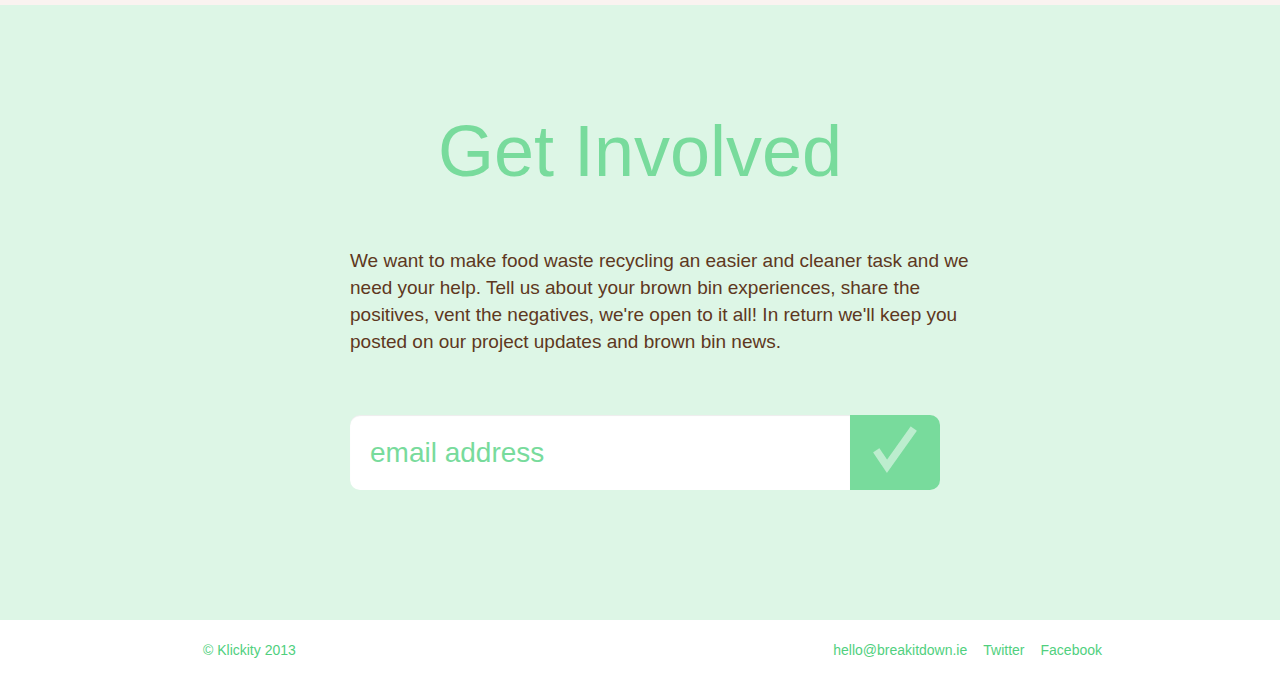
==== commit 8564db53: "updated get involved text" ====
--- a/index.html
+++ b/index.html
@@ -211,7 +211,7 @@
 			</div>
 			<div class="row intro">
 				<div class="offset2 span8">
-					<p>Join our mailing list to be kept in the loop about new developments relating to the brown bin and food waste recycling. Don’t worry we won’t bombard you with emails we’ll just send a short and snappy monthly newsletter.</p>
+					<p>We want to make food waste recycling an easier and cleaner task and we need your help. Tell us about your brown bin experiences, share the positives, vent the negatives, we're open to it all! In return we'll keep you posted on our project updates and brown bin news.</p>
 				</div>
 			</div>
 			<div class="row mailing">
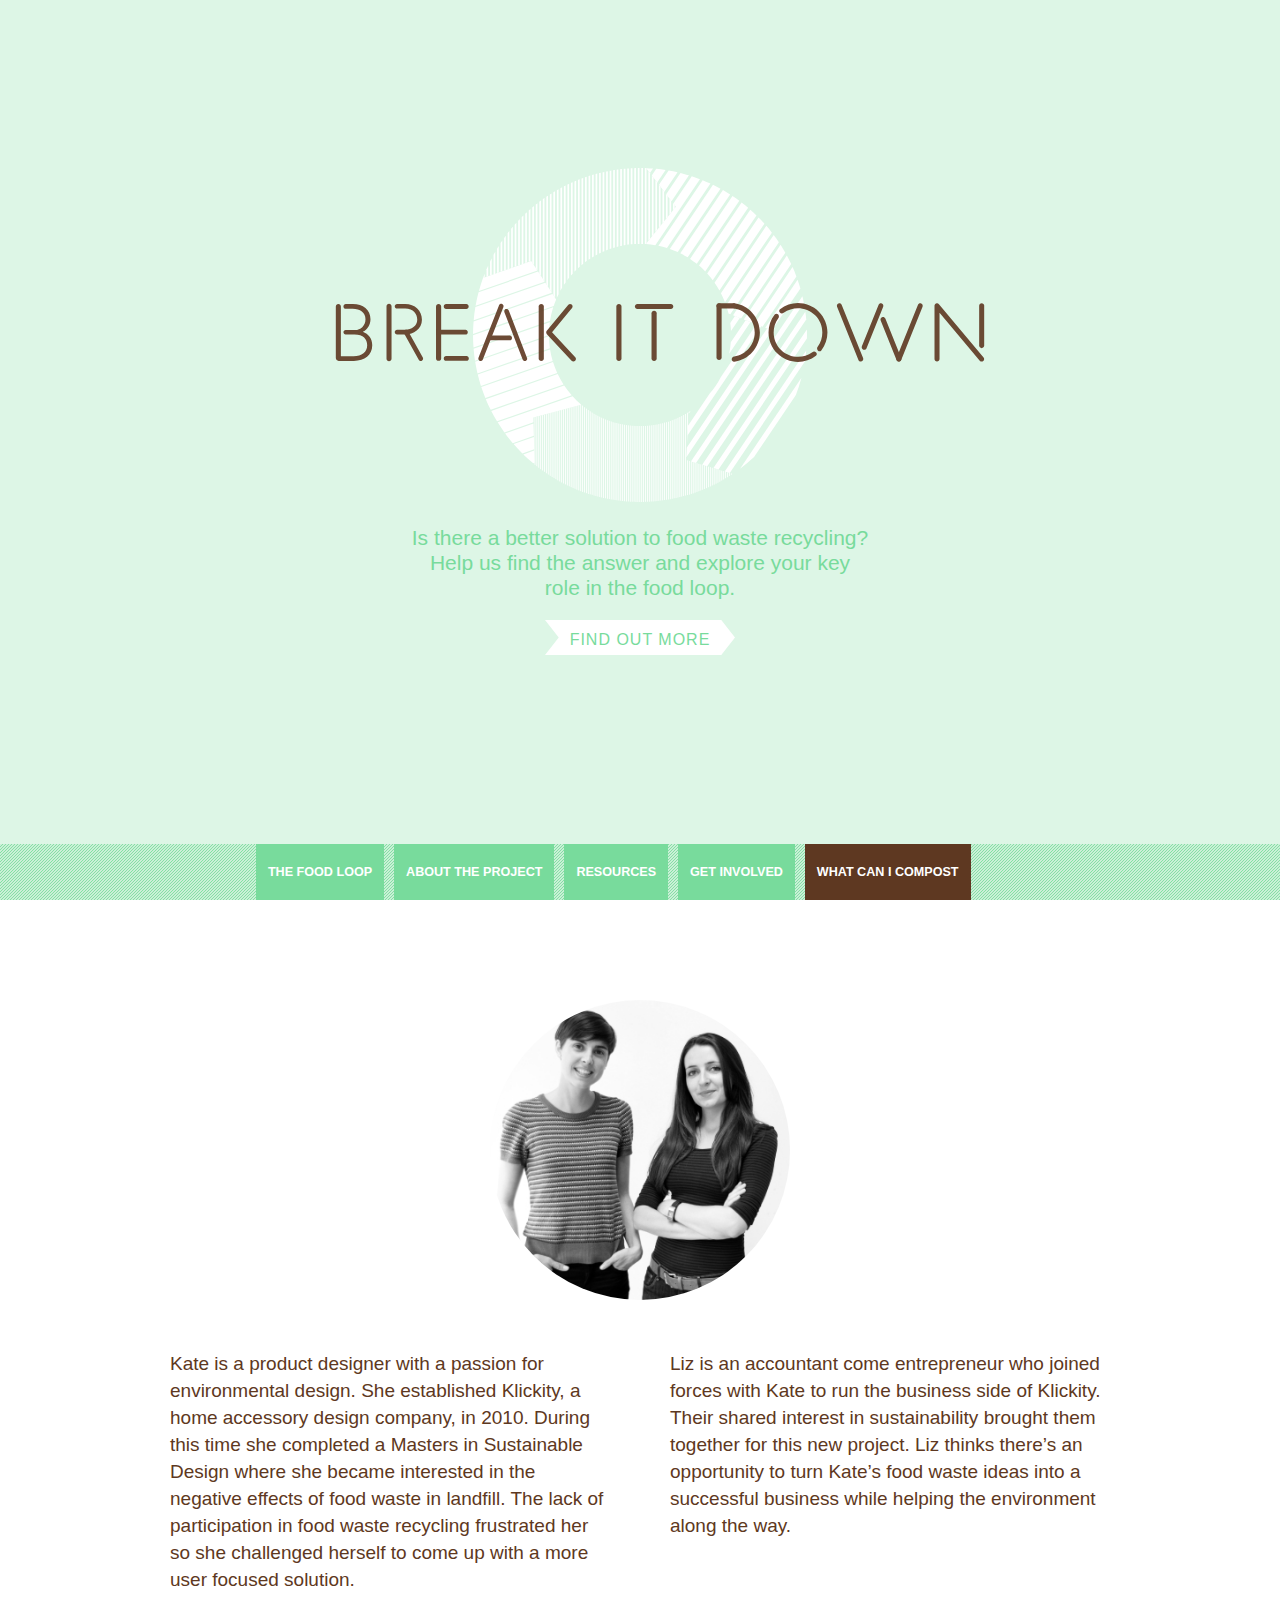
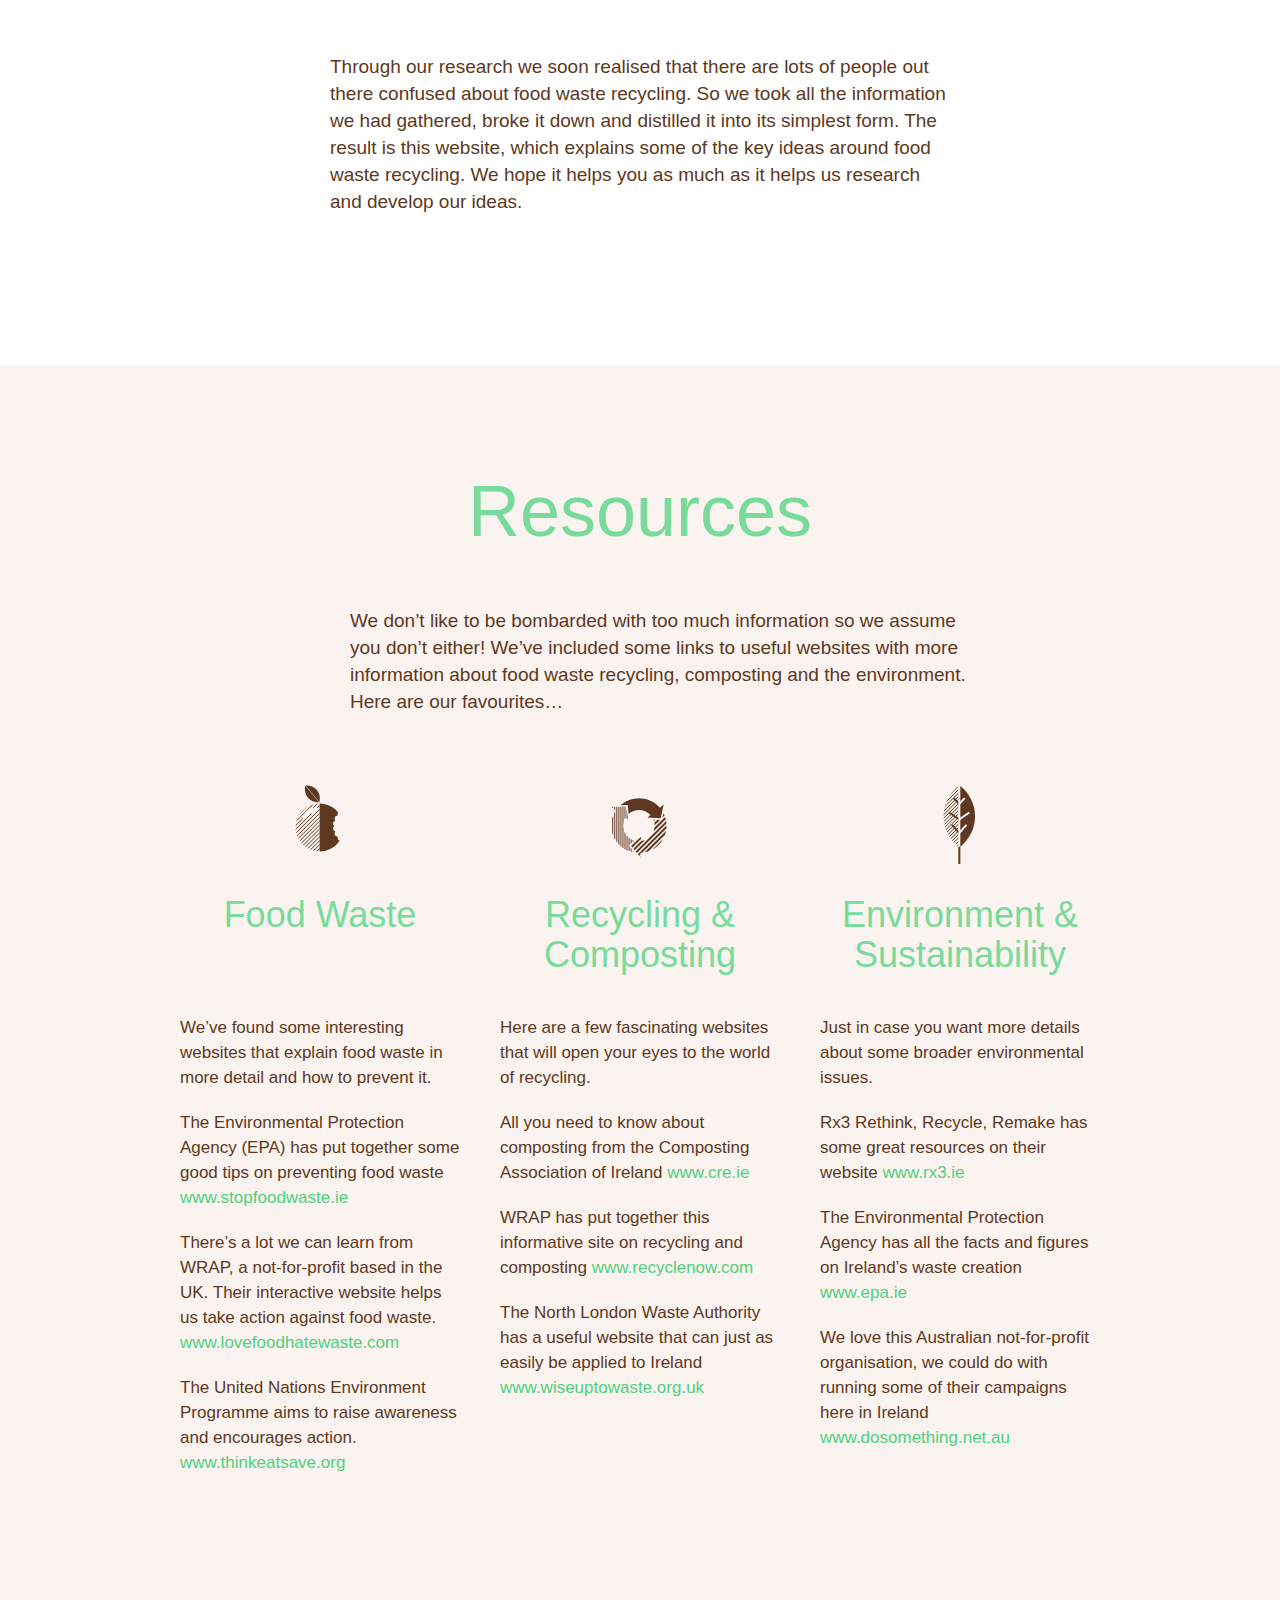
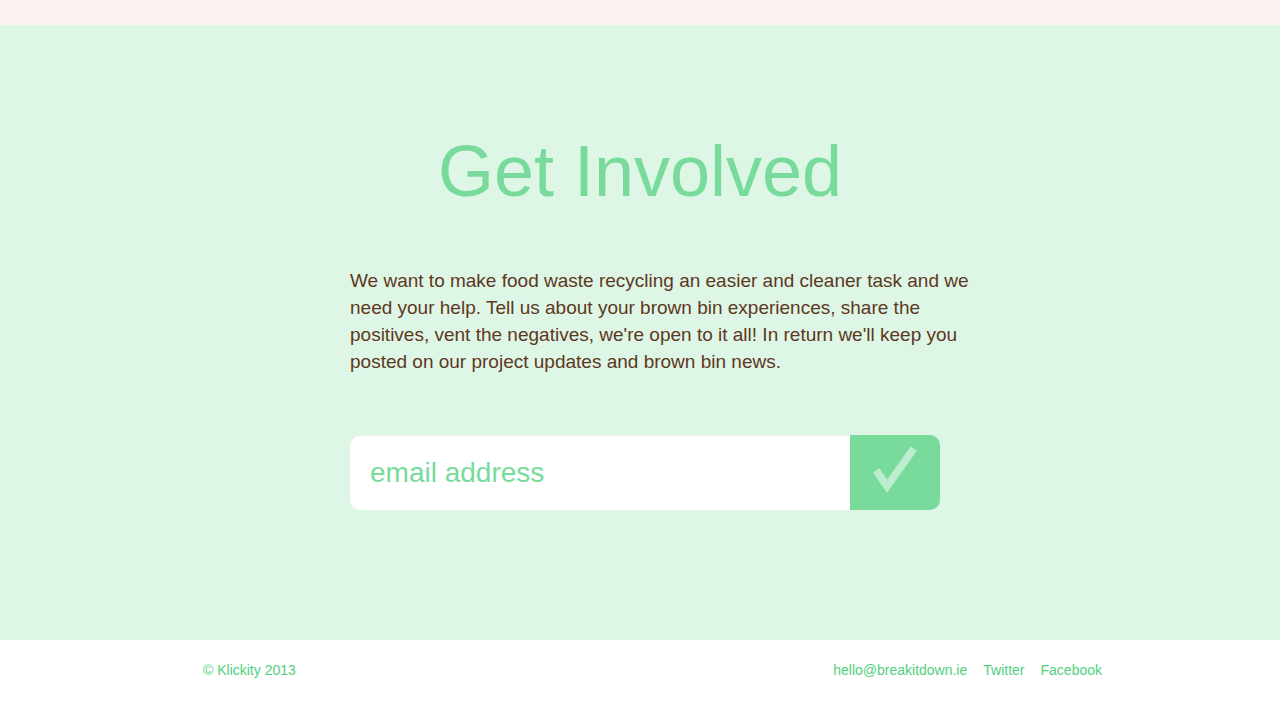
==== commit 93a09b4a: "updated about section with new text and layout" ====
--- a/index.html
+++ b/index.html
@@ -134,21 +134,22 @@
 		<div class="container">
 
 			<div class="row top">
-				<div class="span7">
-					<h3>We are Kate and Liz.</h3><h3>Kate&rsquo;s a product designer and Liz is a chartered accountant come entrepreneur. We share an interest in environmental and sustainable design and run a home accessory and giftware company called <a href="http://www.klickity.ie/">Klickity</a>.</h3></div>
-				<div class="span4 offset1 photo">
+				<div class="span4 offset4 photo">
 					<img id="profile" src="img/profile.jpg">
 				</div>
 			</div>
-			<div class="row">
-				<div class="offset2 span8">
-					<p>A few years back Kate did a Masters in Sustainable Design and became really interested in food waste recycling. Kate wanted to figure out why people weren't recycling their food waste. So Liz came on board and together we researched food waste systems and people's attitudes towards this type of recycling.</p>
-				</div>
-				<div class="offset2 span8">
-					<p>Like so many things the more research we did the more confused we became. We took all the information we had gathered, broke it down and distilled it into it’s simplest form. We realised that there are probably lots of people out there confused about food waste recycling. So we decided to make this little website to explain some of the key ideas around food waste recycling and help us research and develop our ideas.</p>
-				</div>
-				<div class="offset2 span8">
-					<p>We think good design is the key to getting more people to recycle their food waste. With our mixed design and business backgrounds we hope to create systems or products (not sure which yet to be honest) to help people recycle food waste and benefit the environment.</p>
+
+			<div class="row top">
+				<div class="span6 kate">
+					<p><span>Kate</span> is a product designer with a passion for environmental design. She established Klickity, a home accessory design company, in 2010. During this time she completed a Masters in Sustainable Design where she became interested in the negative effects of food waste in landfill. The lack of participation in food waste recycling frustrated her so she challenged herself to come up with a more user focused solution.</p>
+				</div>
+				<div class="span6 liz">
+					<p><span>Liz</span> is an accountant come entrepreneur who joined forces with Kate to run the business side of Klickity. Their shared interest in sustainability brought them together for this new project. Liz thinks there’s an opportunity to turn Kate’s food waste ideas into a successful business while helping the environment along the way.</p>
+				</div>
+			</div>
+			<div class="row">
+				<div class="offset2 span8">
+					<p>Through our research we soon realised that there are lots of people out there confused about food waste recycling. So we took all the information we had gathered, broke it down and distilled it into its simplest form. The result is this website, which explains some of the key ideas around food waste recycling. We hope it helps you as much as it helps us research and develop our ideas.</p>
 				</div>
 			</div>
 
--- a/css/style.css
+++ b/css/style.css
@@ -374,6 +374,31 @@
 #about .top {
   margin-bottom: 50px;
 }
+#about .top .kate {
+  padding-right: 20px;
+}
+#about .top .kate:hover span {
+  color: #78db9c;
+  -webkit-transition: all ease .2s;
+  -moz-transition: all ease .2s;
+  -ms-transition: all ease .2s;
+  -o-transition: all ease .2s;
+  transition: all ease .2s;
+}
+#about .top .liz {
+  padding-left: 20px;
+}
+#about .top .liz:hover span {
+  color: #78db9c;
+  -webkit-transition: all ease .2s;
+  -moz-transition: all ease .2s;
+  -ms-transition: all ease .2s;
+  -o-transition: all ease .2s;
+  transition: all ease .2s;
+}
+#about .top p {
+  font: 19px/27px 'AdelleSans-SemiBold', Arial, sans-serif;
+}
 #about h3 {
   font: 26px/34px 'AdelleSans-Bold', Arial, sans-serif;
   letter-spacing: .5px;
@@ -398,7 +423,7 @@
   border-radius: 150px;
 }
 #about .span8 p {
-  font: 19px/27px 'AdelleSans-Light', Arial, sans-serif;
+  font: 19px/27px 'AdelleSans-SemiBold', Arial, sans-serif;
   margin-bottom: 20px;
 }
 #resources {
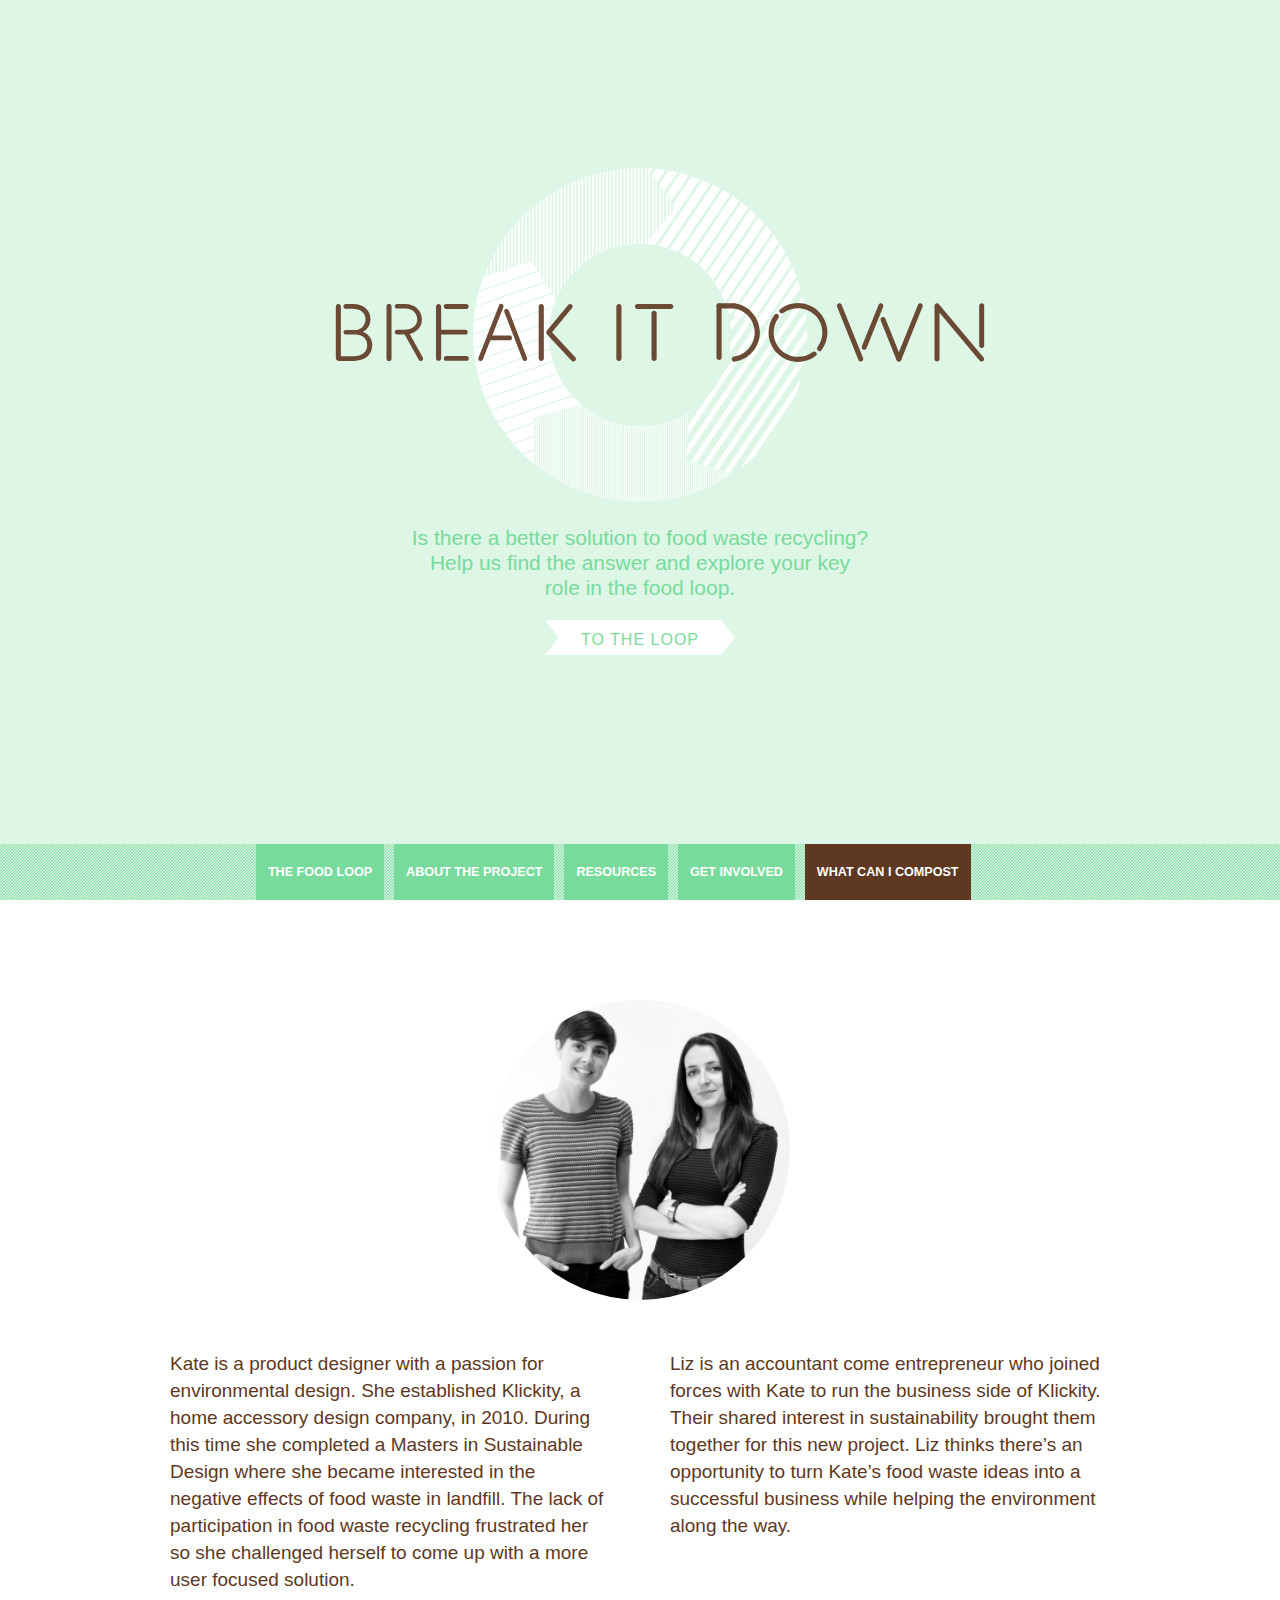
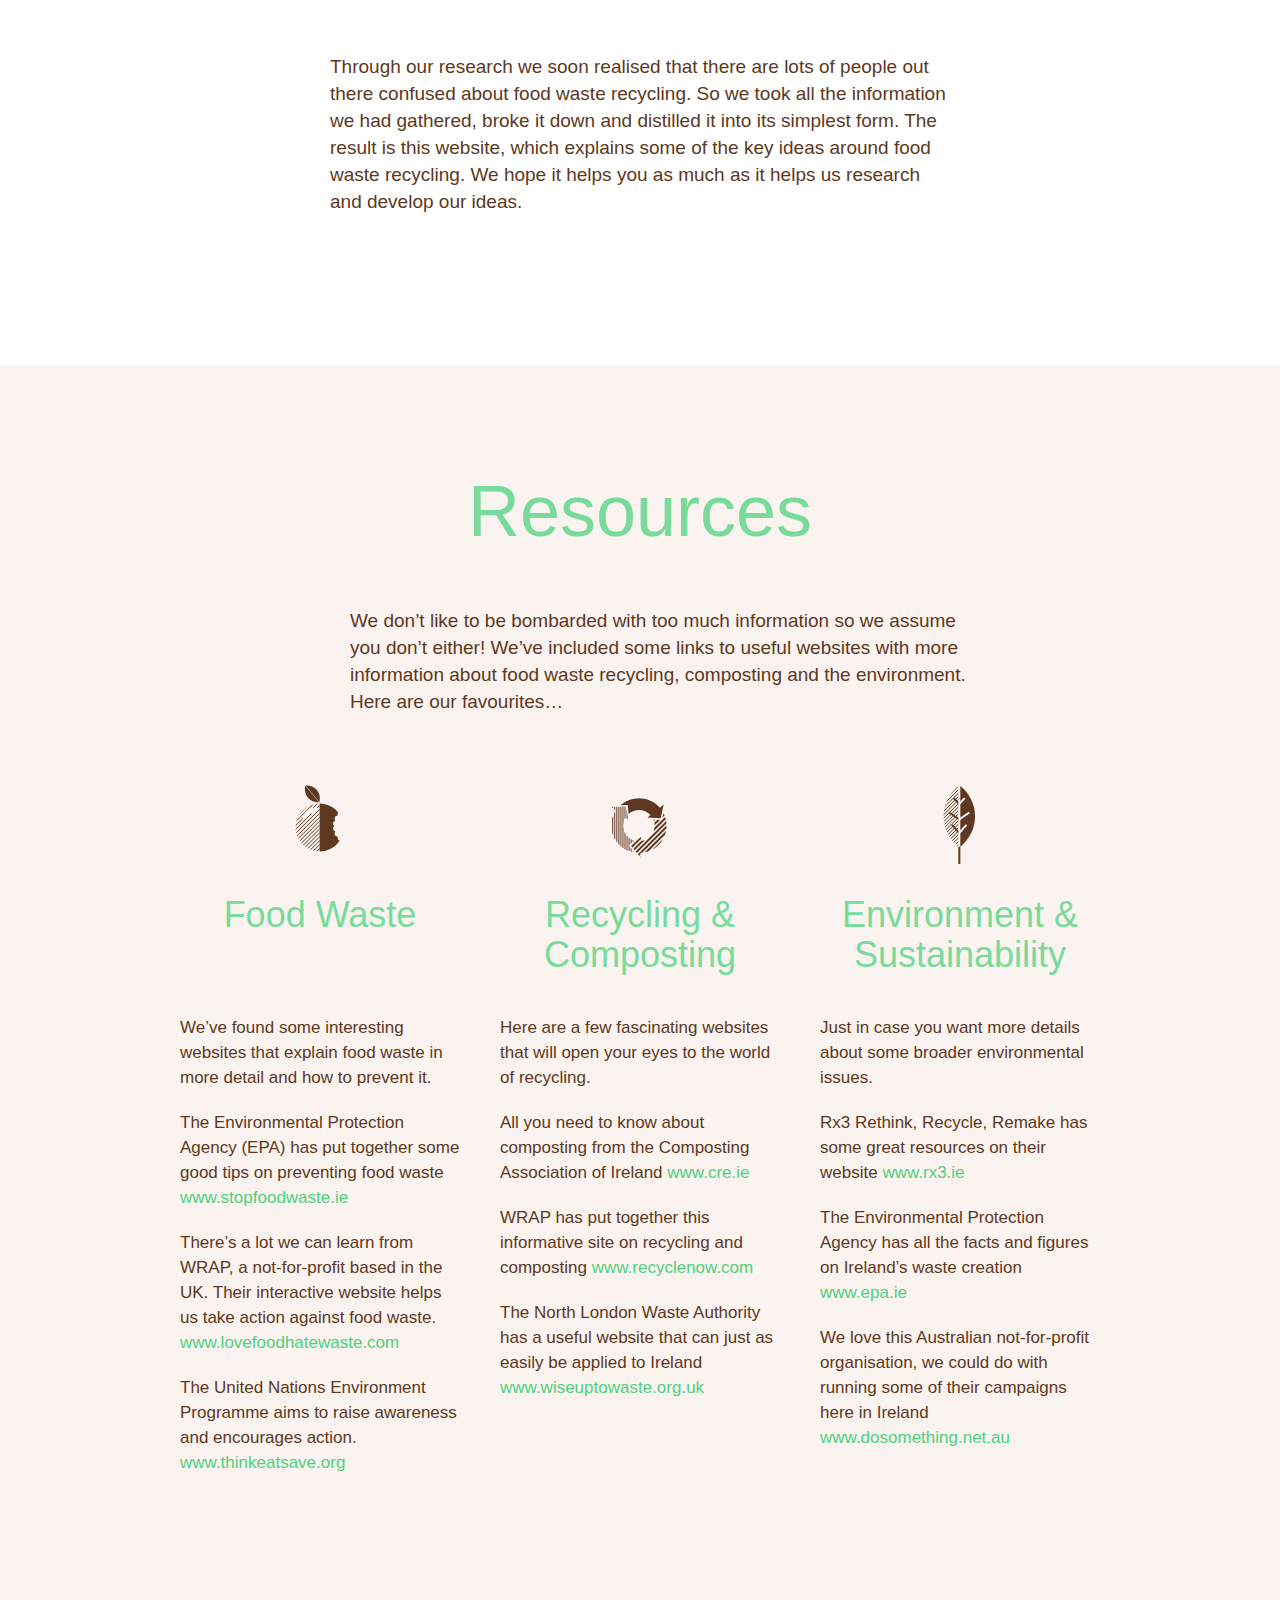
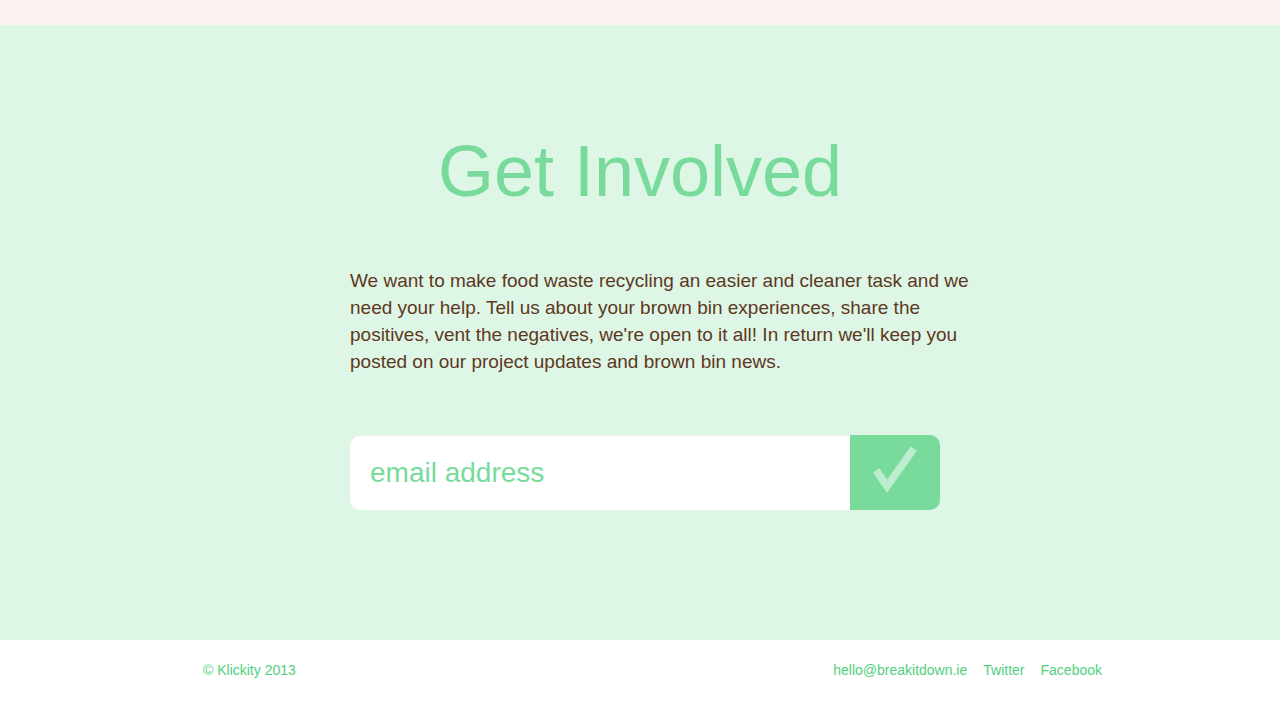
==== commit 626a99bf: "to the loop" ====
--- a/index.html
+++ b/index.html
@@ -34,7 +34,7 @@
 				<div class="row">
 					<div class="span6 offset3">
 						<p>Is there a better solution to food waste recycling? Help us find the answer and explore your key role in the food loop.</p>
-						<a href="#" id="loop">Find Out More</a>
+						<a href="#" id="loop">To the loop</a>
 					</div>
 				</div>
 
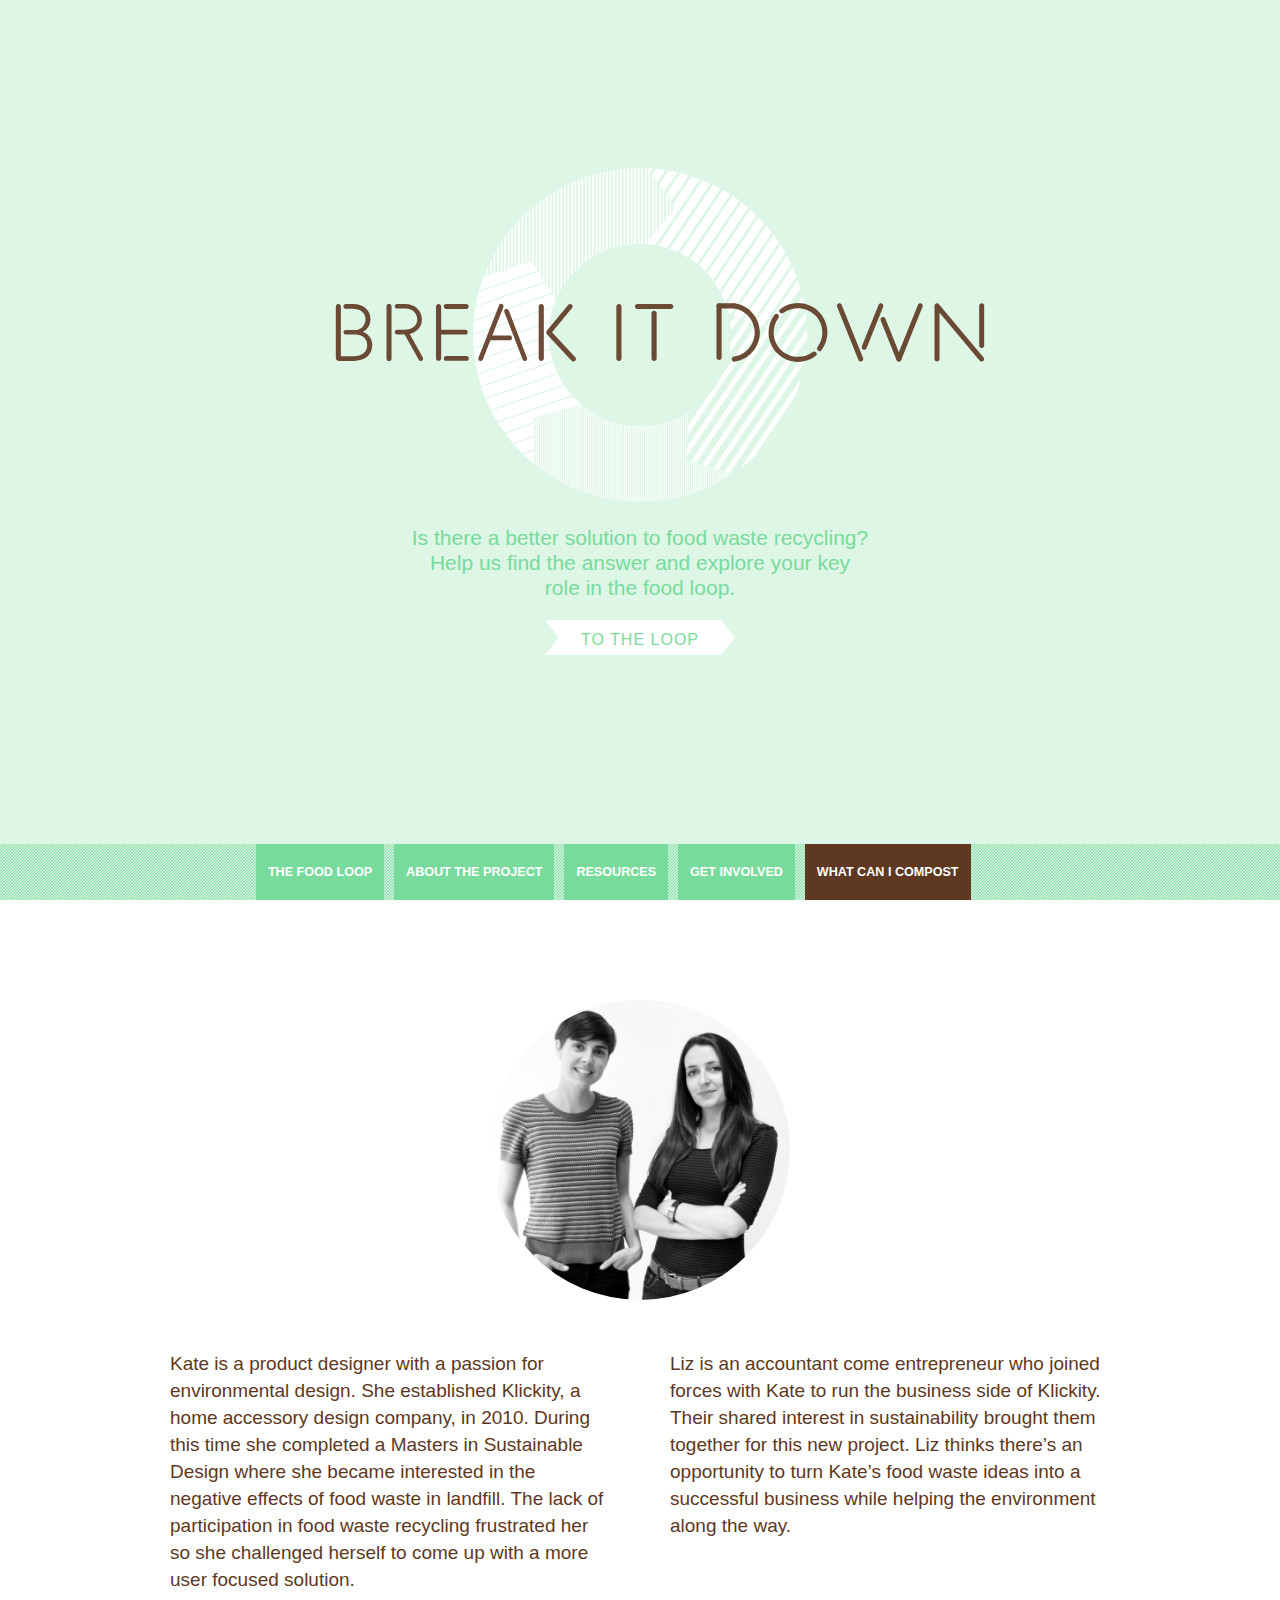
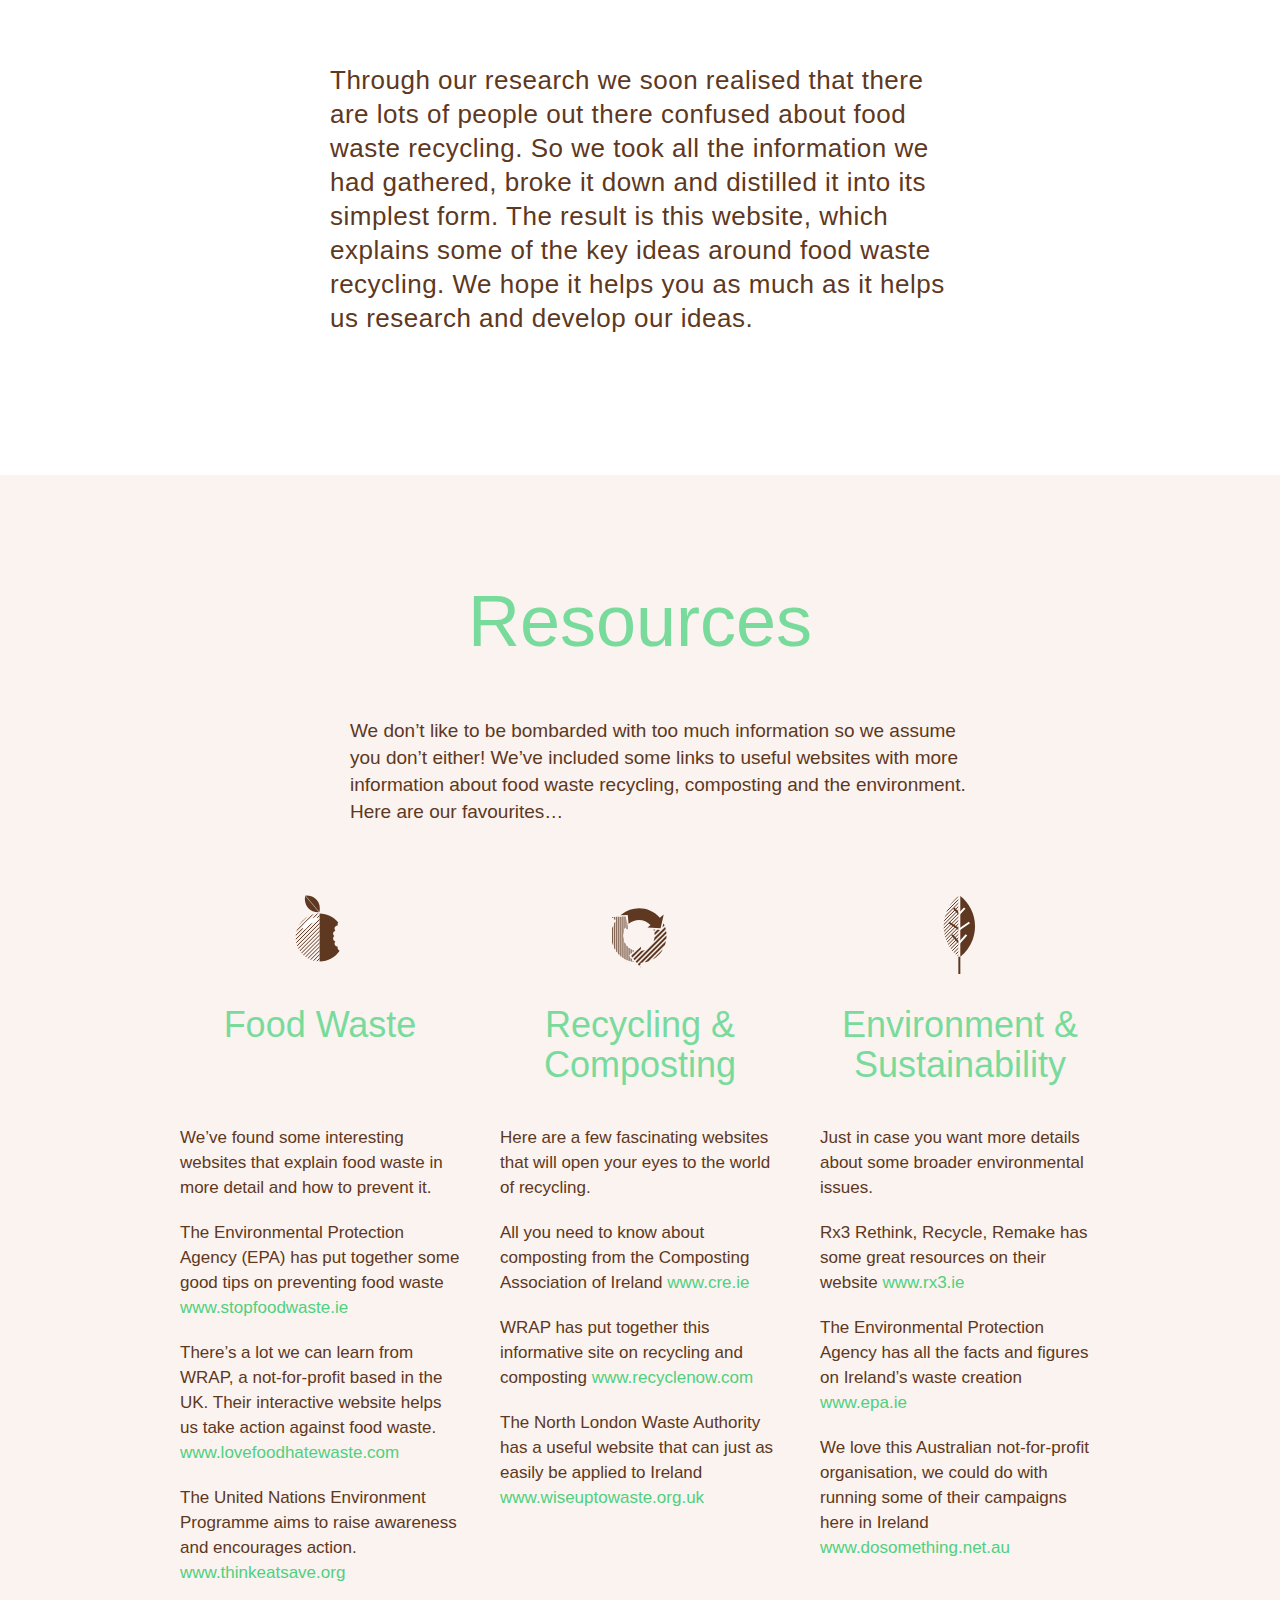
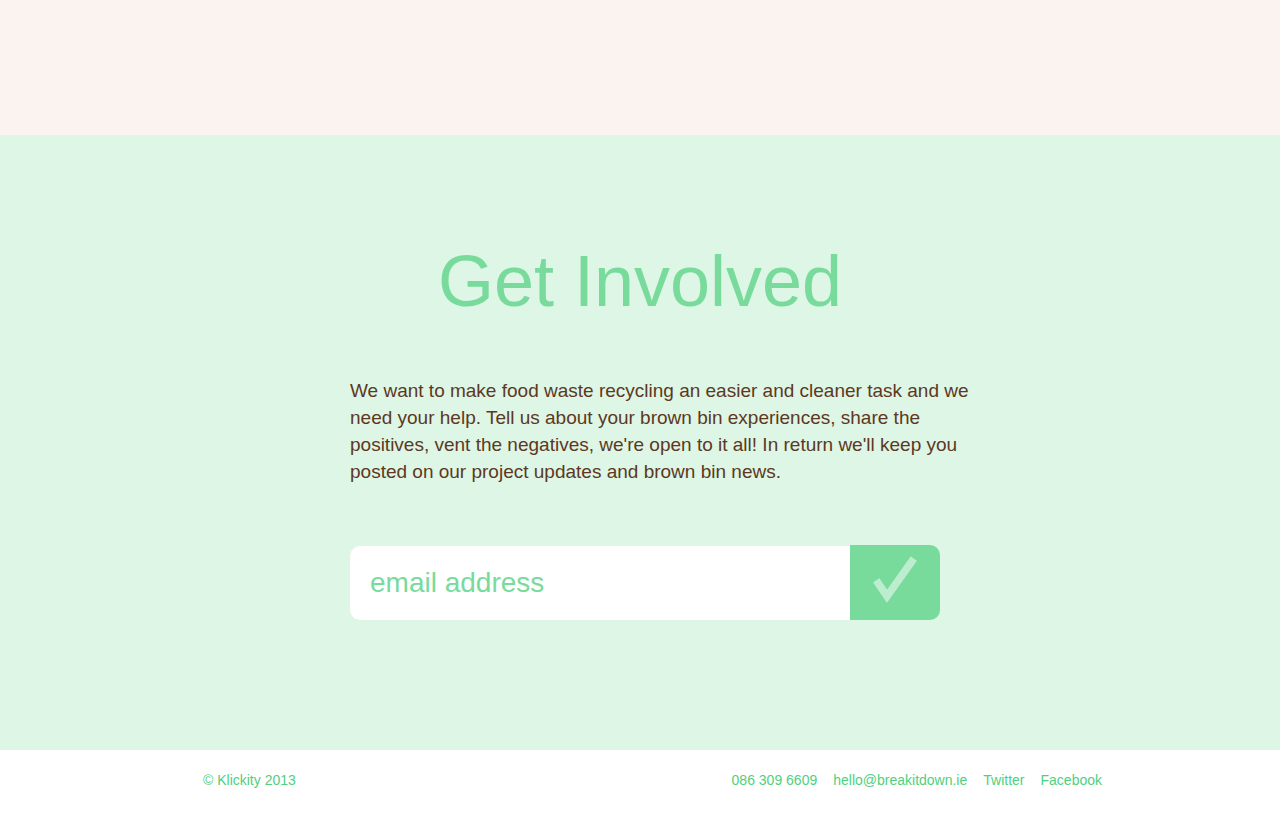
==== commit 58626767: "updated twitter link, and other tweaks" ====
--- a/index.html
+++ b/index.html
@@ -149,7 +149,7 @@
 			</div>
 			<div class="row">
 				<div class="offset2 span8">
-					<p>Through our research we soon realised that there are lots of people out there confused about food waste recycling. So we took all the information we had gathered, broke it down and distilled it into its simplest form. The result is this website, which explains some of the key ideas around food waste recycling. We hope it helps you as much as it helps us research and develop our ideas.</p>
+					<h3>Through our research we soon realised that there are lots of people out there confused about food waste recycling. So we took all the information we had gathered, broke it down and distilled it into its simplest form. The result is this website, which explains some of the key ideas around food waste recycling. We hope it helps you as much as it helps us research and develop our ideas.</h3>
 				</div>
 			</div>
 
@@ -243,8 +243,9 @@
 				<ul>
 					<li>&copy; Klickity 2013</li>
 					<li class="pull-right"><a href="https://www.facebook.com/Klickity">Facebook</a></li>
-					<li class="pull-right"><a href="https://twitter.com/KlickityDesign">Twitter</a></li>
+					<li class="pull-right"><a href="https://twitter.com/breakitdown_ie">Twitter</a></li>
 					<li class="pull-right"><a href="mailto:hello@breakitdown.ie">hello@breakitdown.ie</a></li>
+					<li class="pull-right">086 309 6609</li>
 				</ul>
 			</footer>
 		</div>
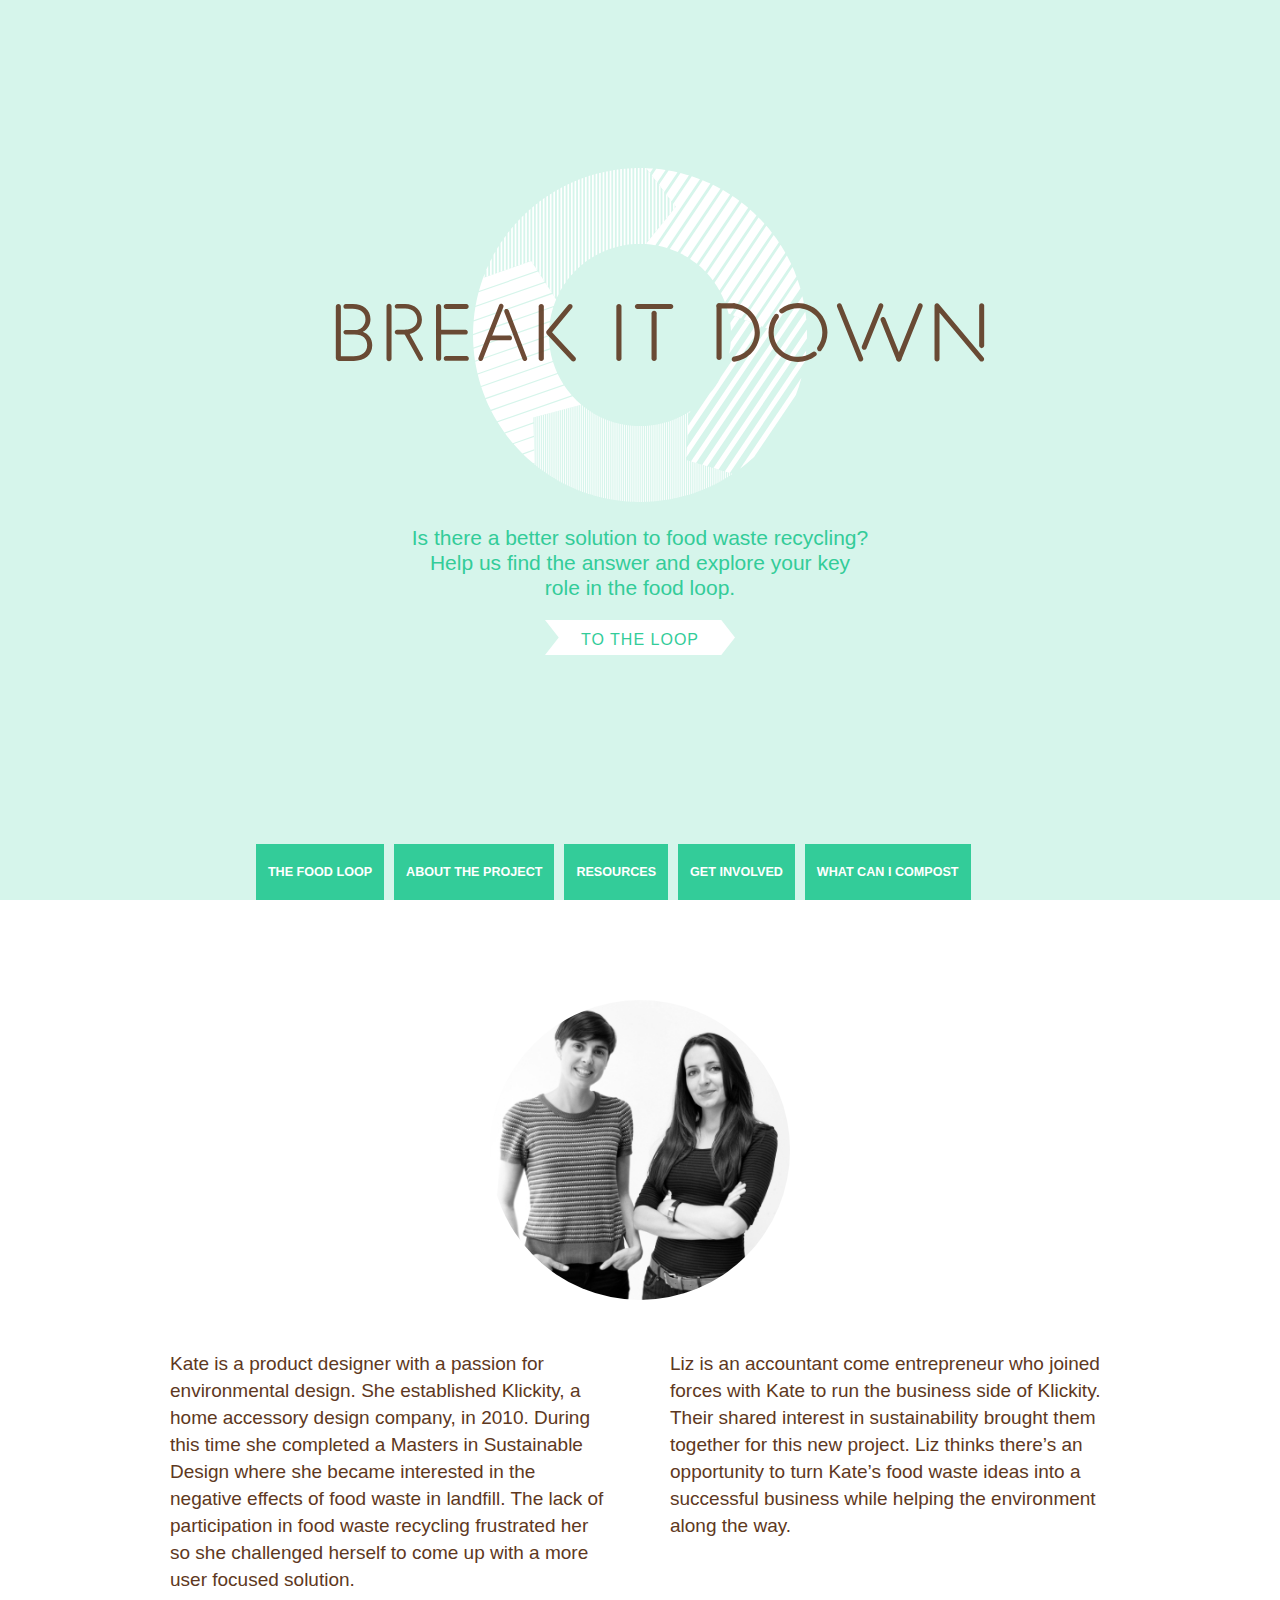
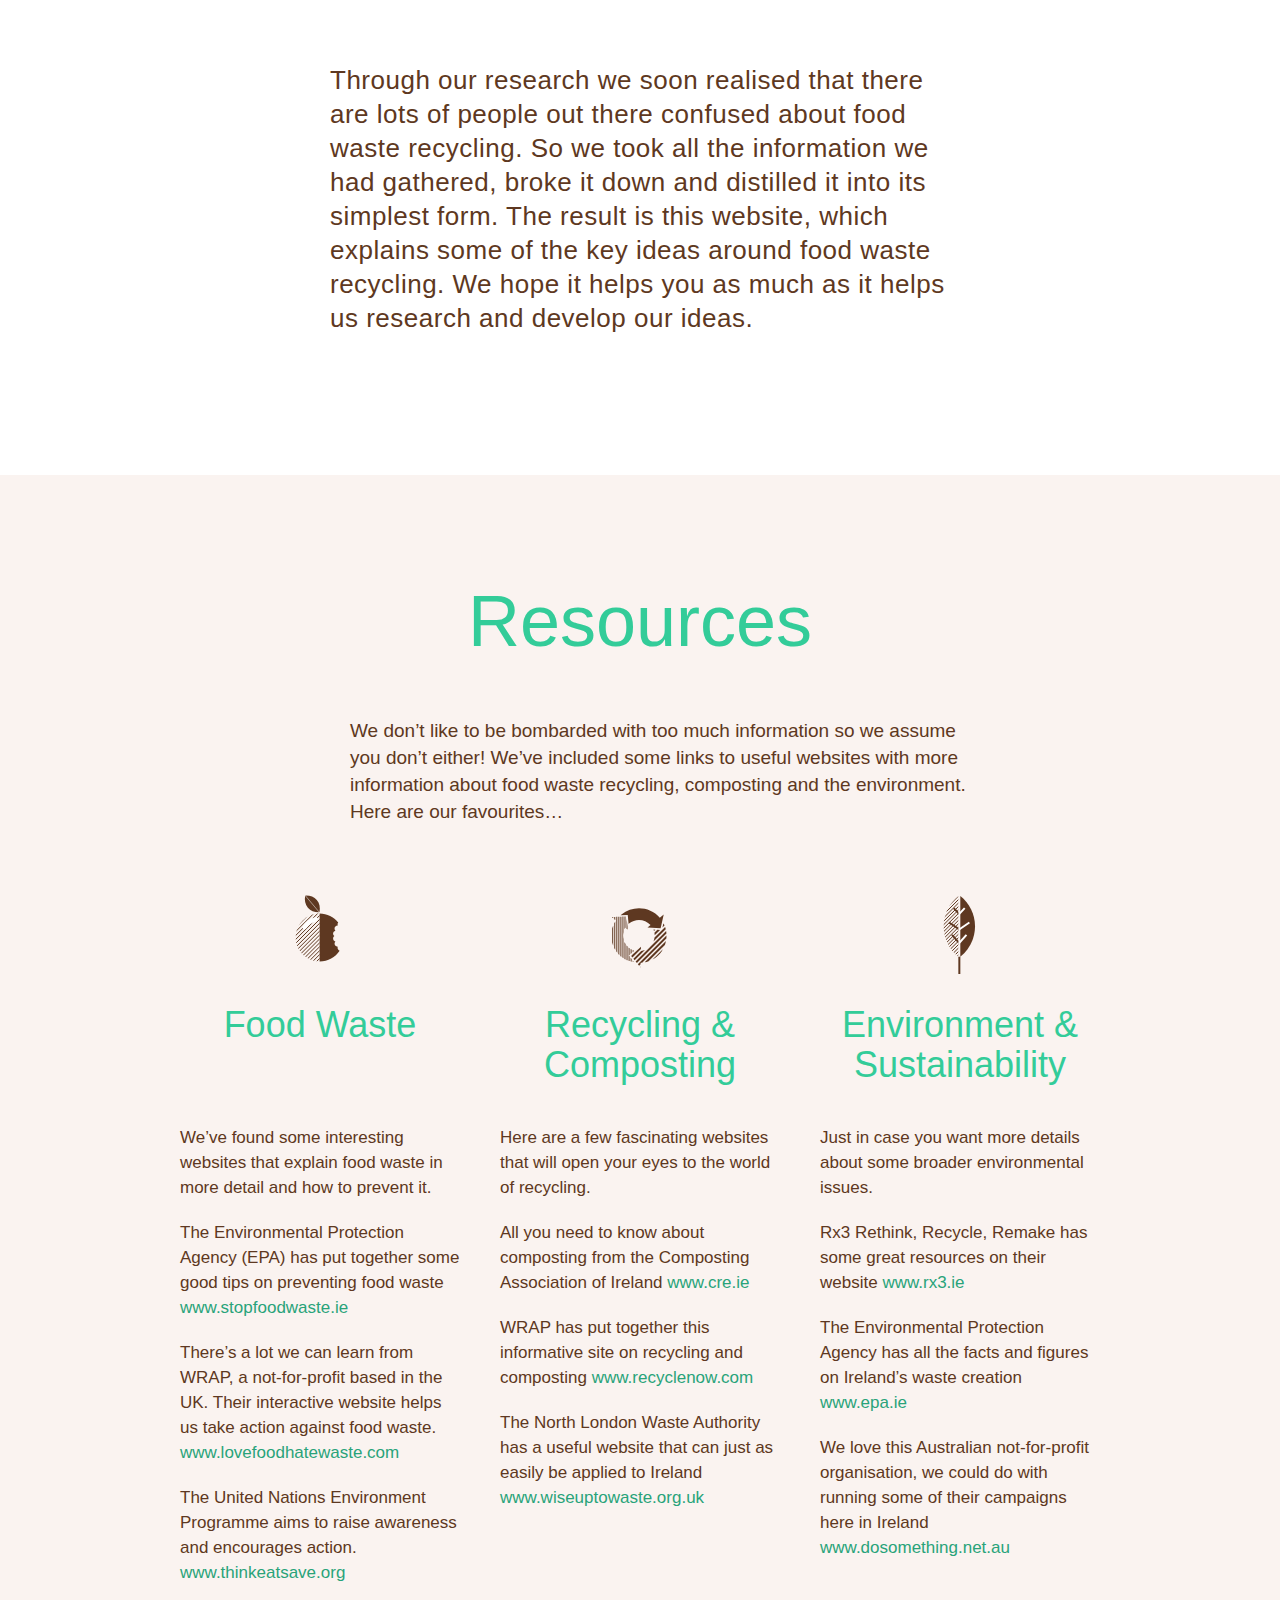
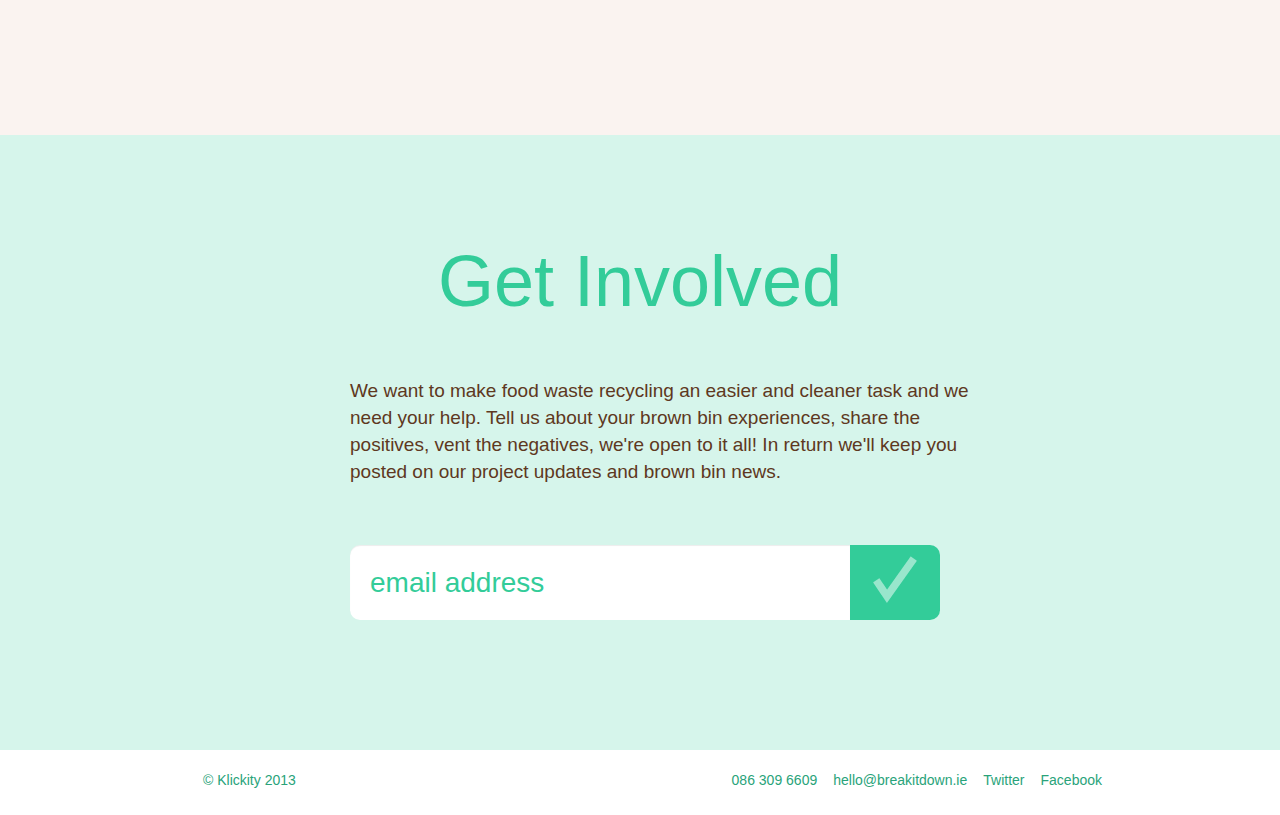
==== commit 769e2b96: "changed green" ====
--- a/index.html
+++ b/index.html
@@ -121,7 +121,7 @@
 							<li><a href="#about">About the Project</a></li>
 							<li><a href="#resources">Resources</a></li>
 							<li><a href="#involved">Get Involved</a></li>
-							<li><a class="trials" href="compost.html">What Can I Compost</a></li>
+							<li><a href="compost.html">What Can I Compost</a></li>
 						</ul>
 						
 					</div>
@@ -242,8 +242,8 @@
 			<footer>
 				<ul>
 					<li>&copy; Klickity 2013</li>
-					<li class="pull-right"><a href="https://www.facebook.com/Klickity">Facebook</a></li>
-					<li class="pull-right"><a href="https://twitter.com/breakitdown_ie">Twitter</a></li>
+					<li class="pull-right"><a href="https://www.facebook.com/Klickity" target="_blank">Facebook</a></li>
+					<li class="pull-right"><a href="https://twitter.com/breakitdown_ie" target="_blank">Twitter</a></li>
 					<li class="pull-right"><a href="mailto:hello@breakitdown.ie">hello@breakitdown.ie</a></li>
 					<li class="pull-right">086 309 6609</li>
 				</ul>
--- a/css/style.css
+++ b/css/style.css
@@ -69,21 +69,21 @@
   font-family: 'AdelleSans-Light', Arial, sans-serif;
 }
 ::selection {
-  background: #ddf6e6;
-  color: #3ccb70;
+  background: #d6f5eb;
+  color: #248f6b;
 }
 ::-moz-selection {
-  background: #ddf6e6;
-  color: #3ccb70;
+  background: #d6f5eb;
+  color: #248f6b;
 }
 #intro {
-  background: #ddf6e6;
+  background: #d6f5eb;
   text-align: center;
 }
 #intro #wheel {
   position: absolute;
   z-index: 9999;
-  background: #ddf6e6;
+  background: #d6f5eb;
   width: 100%;
 }
 #intro #wheel h1 {
@@ -196,7 +196,7 @@
 }
 #intro #wheel p {
   font: 21px/25px 'AdelleSans-SemiBold', Arial, sans-serif;
-  color: #78db9c;
+  color: #33cc99;
   margin-bottom: 20px;
 }
 #intro #wheel a#loop {
@@ -207,7 +207,7 @@
   margin: 0 auto;
   background: url(../img/arrow.svg);
   text-transform: uppercase;
-  color: #78db9c;
+  color: #33cc99;
   font: 16px/20px 'AdelleSans-Bold', Arial, sans-serif;
   letter-spacing: 1px;
 }
@@ -253,7 +253,7 @@
 #intro #slider .contentSlider .slide4 h2,
 #intro #slider .contentSlider .slide5 h2,
 #intro #slider .contentSlider .slide6 h2 {
-  color: #78db9c;
+  color: #33cc99;
   font: 42px/48px 'AdelleSans-Bold', Arial, sans-serif;
 }
 #intro #slider .contentSlider .slide1 p,
@@ -314,13 +314,13 @@
   letter-spacing: 1px;
 }
 #nav {
-  background: #ddf6e6 url(../img/nav-bg3.png) repeat;
+  background: #d6f5eb url(../img/nav-bg5.png) repeat;
   height: 56px;
   position: relative;
   z-index: 9999;
 }
 #nav .navbar-fixed-top {
-  background: #ddf6e6 url(../img/nav-bg3.png) repeat;
+  background: #d6f5eb url(../img/nav-bg5.png) repeat;
   height: 56px;
   overflow: hidden;
 }
@@ -335,7 +335,7 @@
 #nav li a {
   outline: none;
   display: inline-block;
-  background: #78db9c;
+  background: #33cc99;
   padding: 22px 12px;
   margin: 0 3px;
   height: 56px;
@@ -343,9 +343,10 @@
   color: #fff;
   font: 700 0.9em/1em 'AdelleSans-SemiBold', Arial, sans-serif;
 }
-#nav li a:hover {
+#nav li a:hover,
+#nav li a:focus {
   text-decoration: none;
-  background: #50d07e;
+  background: #29a37a;
 }
 #nav li a.trials {
   background: #5e3821;
@@ -378,7 +379,7 @@
   padding-right: 20px;
 }
 #about .top .kate:hover span {
-  color: #78db9c;
+  color: #33cc99;
   -webkit-transition: all ease .2s;
   -moz-transition: all ease .2s;
   -ms-transition: all ease .2s;
@@ -389,7 +390,7 @@
   padding-left: 20px;
 }
 #about .top .liz:hover span {
-  color: #78db9c;
+  color: #33cc99;
   -webkit-transition: all ease .2s;
   -moz-transition: all ease .2s;
   -ms-transition: all ease .2s;
@@ -405,7 +406,7 @@
 }
 #about h3 a {
   color: #5e3821;
-  background: #ddf6e6;
+  background: #d6f5eb;
   padding: 3px 5px 0px;
   -webkit-transition: all ease .15s;
   -moz-transition: all ease .15s;
@@ -414,7 +415,7 @@
   transition: all ease .15s;
 }
 #about h3 a:hover {
-  background: #78db9c;
+  background: #33cc99;
   text-decoration: none;
 }
 #about #profile {
@@ -431,7 +432,7 @@
 }
 #resources h1 {
   text-align: center;
-  color: #78db9c;
+  color: #33cc99;
   font: 72px/72px 'AdelleSans-Bold', Arial, sans-serif;
 }
 #resources .intro {
@@ -451,7 +452,7 @@
 #resources .span4 h2 {
   text-align: center;
   margin-bottom: 30px;
-  color: #78db9c;
+  color: #33cc99;
   font: 36px/40px 'AdelleSans-Bold', Arial, sans-serif;
   height: 90px;
 }
@@ -460,14 +461,14 @@
   margin-bottom: 20px;
 }
 #resources .span4 p a {
-  color: #50d07e;
+  color: #29a37a;
 }
 #resources .span4 p a:hover {
   text-decoration: none;
-  border-bottom: 1px solid #78db9c;
+  border-bottom: 1px solid #33cc99;
 }
 #can {
-  background: #8ce0ab;
+  background: #47d1a3;
 }
 #can .span6 {
   margin-bottom: 30px;
@@ -503,11 +504,11 @@
   margin-bottom: 20px;
 }
 #can .span4 p a {
-  color: #50d07e;
+  color: #29a37a;
 }
 #can .span4 p a:hover {
   text-decoration: none;
-  border-bottom: 1px solid #78db9c;
+  border-bottom: 1px solid #33cc99;
 }
 #cant {
   background: #f8f0ec;
@@ -546,18 +547,18 @@
   margin-bottom: 20px;
 }
 #cant .span4 p a {
-  color: #50d07e;
+  color: #29a37a;
 }
 #cant .span4 p a:hover {
   text-decoration: none;
-  border-bottom: 1px solid #78db9c;
+  border-bottom: 1px solid #33cc99;
 }
 #involved {
-  background: #ddf6e6;
+  background: #d6f5eb;
 }
 #involved h1 {
   text-align: center;
-  color: #78db9c;
+  color: #33cc99;
   font: 72px/72px 'AdelleSans-Bold', Arial, sans-serif;
 }
 #involved .intro {
@@ -589,21 +590,21 @@
   border-top-left-radius: 10px;
   border-bottom-left-radius: 10px;
   font: 28px/35px 'AdelleSans-SemiBold', Arial, sans-serif;
-  color: #78db9c;
+  color: #33cc99;
   width: 500px;
   margin-left: 20px;
 }
 #involved .span8 .email::-webkit-input-placeholder {
-  color: #78db9c;
+  color: #33cc99;
 }
 #involved .span8 .email:-moz-placeholder {
-  color: #78db9c;
+  color: #33cc99;
 }
 #involved .span8 .email::-moz-placeholder {
-  color: #78db9c;
+  color: #33cc99;
 }
 #involved .span8 .email:-ms-input-placeholder {
-  color: #78db9c;
+  color: #33cc99;
 }
 #involved .span8 .submit {
   -webkit-border-top-right-radius: 10px;
@@ -617,21 +618,21 @@
   -ms-transition: all ease .15s;
   -o-transition: all ease .15s;
   transition: all ease .15s;
-  background: #78db9c url(../img/tick.png) 0 -5px no-repeat;
+  background: #33cc99 url(../img/tick.png) 0 -5px no-repeat;
   text-indent: -9999px;
   width: 90px;
 }
 #involved .span8 .submit:hover {
-  background: #50d07e url(../img/tick.png) 0 -5px no-repeat;
+  background: #29a37a url(../img/tick.png) 0 -5px no-repeat;
 }
 #involved .span8 .submit:active {
-  background: #50d07e url(../img/tick.png) 0 -3px no-repeat;
+  background: #29a37a url(../img/tick.png) 0 -3px no-repeat;
 }
 #footer {
-  color: #50d07e;
+  color: #29a37a;
 }
 #footer a {
-  color: #50d07e;
+  color: #29a37a;
   -webkit-transition: all ease .15s;
   -moz-transition: all ease .15s;
   -ms-transition: all ease .15s;
@@ -640,7 +641,7 @@
 }
 #footer a:hover {
   text-decoration: none;
-  color: #27934e;
+  color: #14523d;
 }
 #footer li {
   padding: 20px 8px 15px;
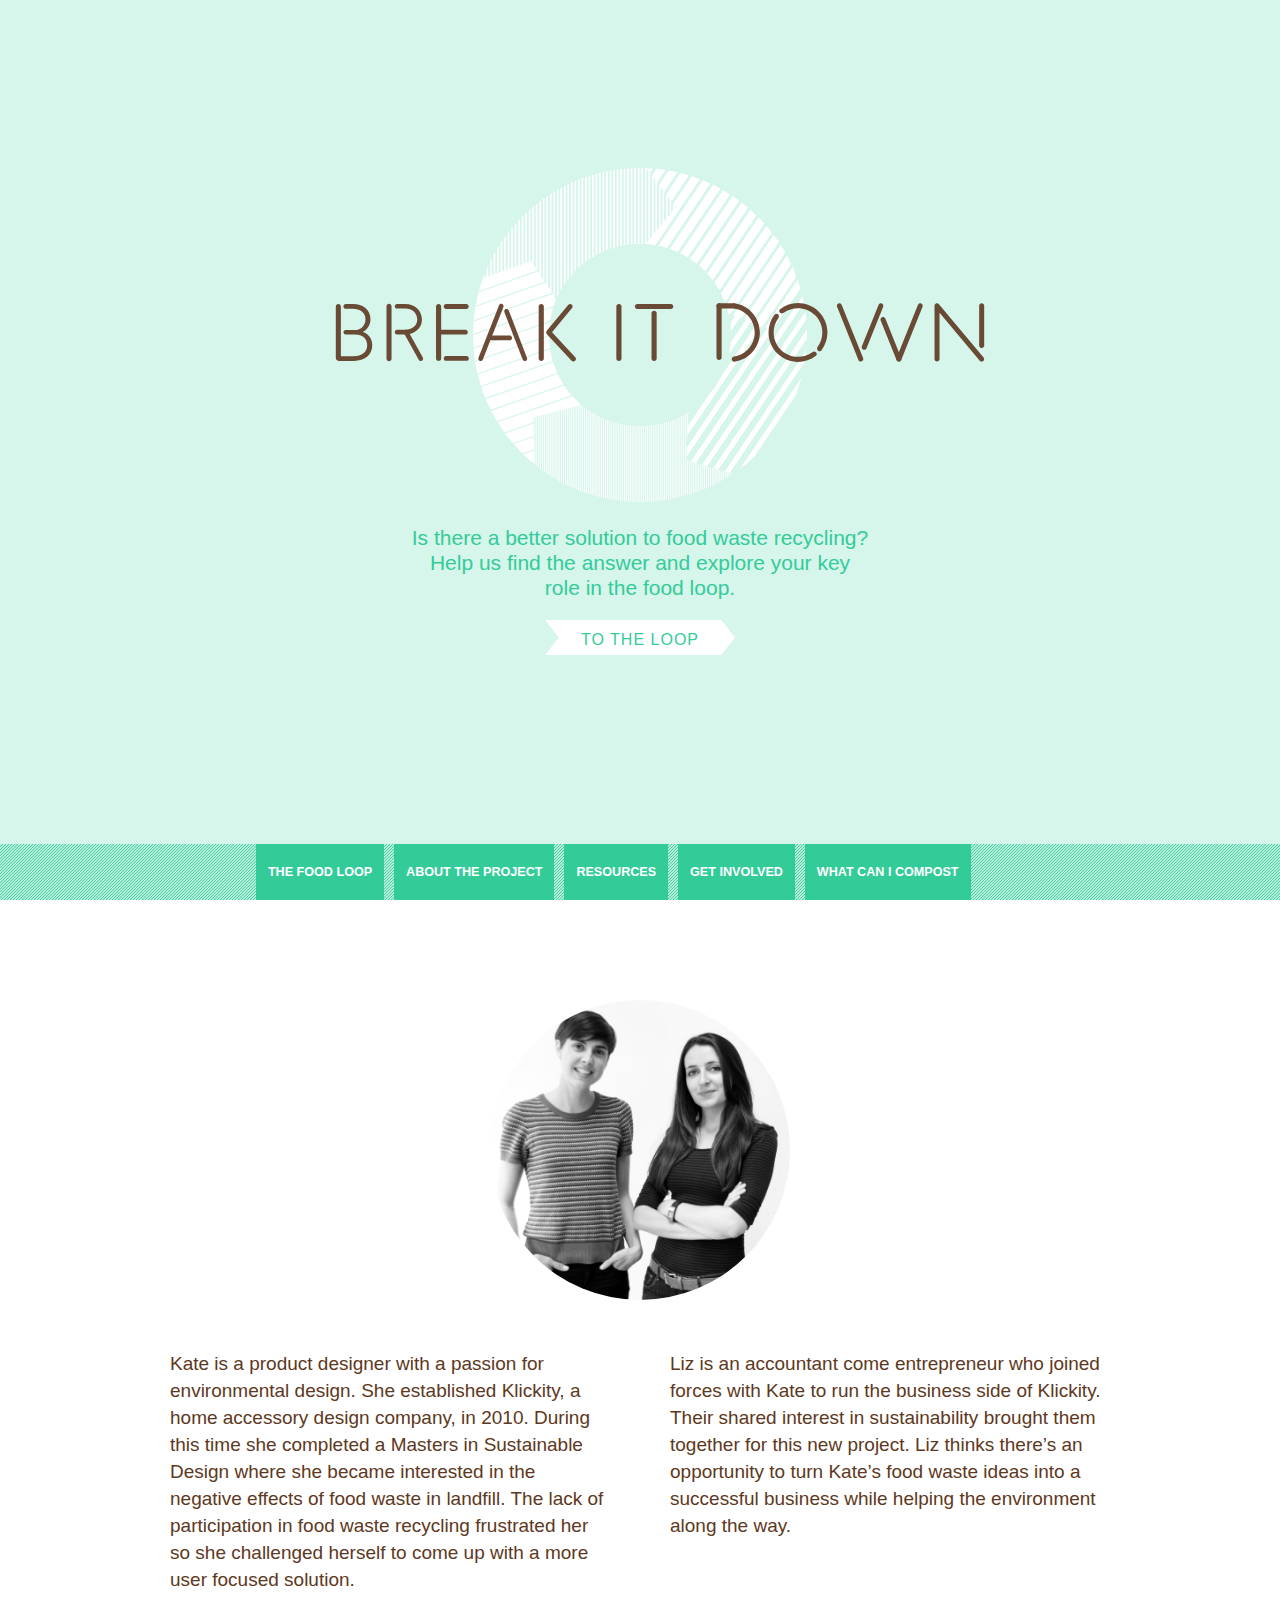
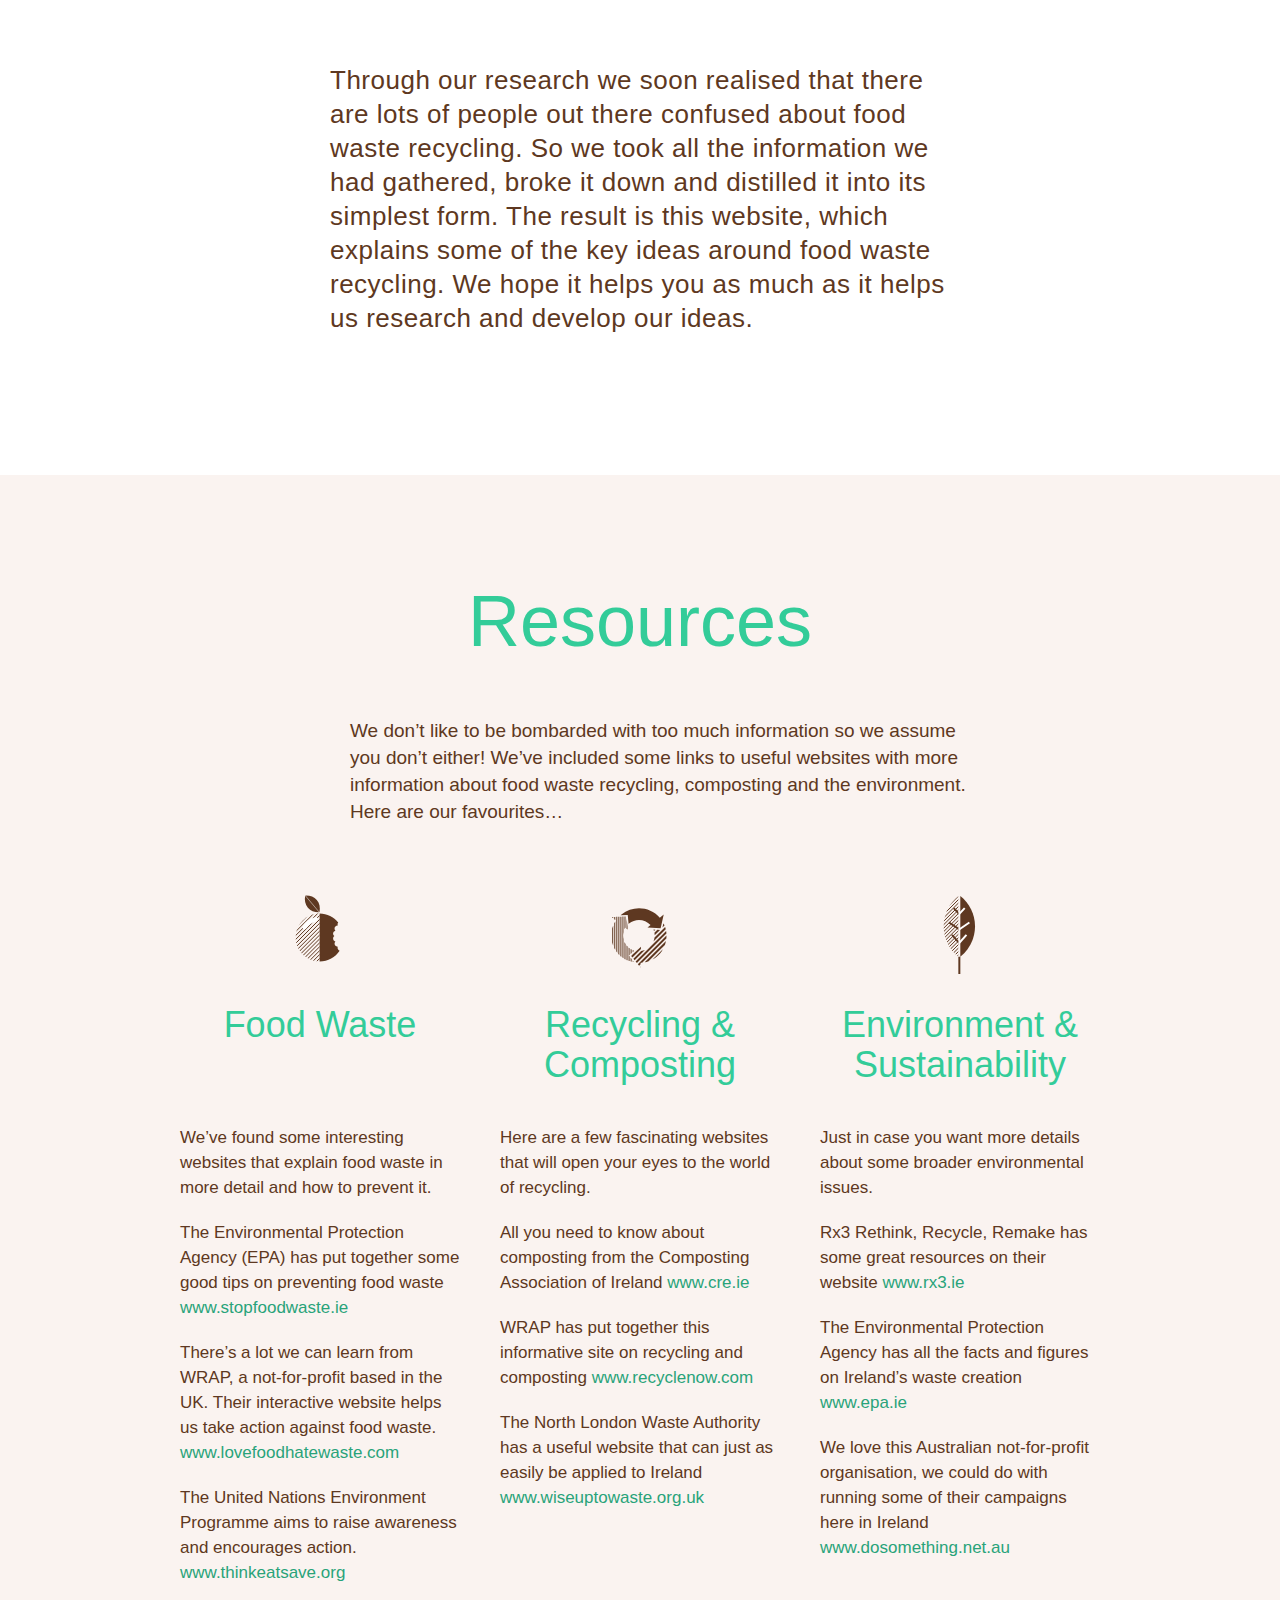
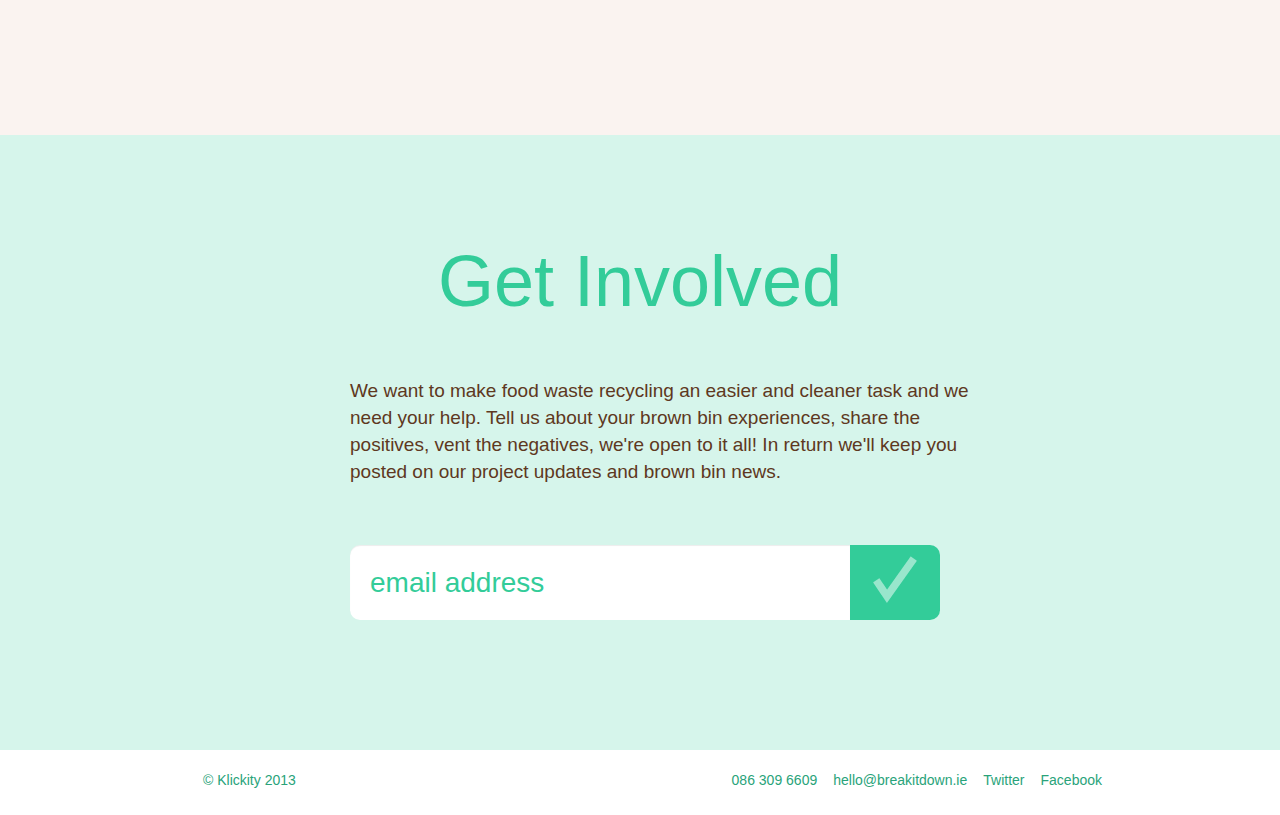
==== commit 494b6347: "some changes that I forgot what they are exactly" ====
--- a/index.html
+++ b/index.html
@@ -43,12 +43,12 @@
 		<div id="slider">
 			<div id="loopnav">
 				<div id="navgraphic">
+					<img src="img/nav6.png"/>
 					<img src="img/nav1.png"/>
 					<img src="img/nav2.png"/>
 					<img src="img/nav3.png"/>
 					<img src="img/nav4.png"/>
 					<img src="img/nav5.png"/>
-					<img src="img/nav6.png"/>
 				</div>
 			</div>
 			<div id="content-slider" class="royalSlider contentSlider rsDefault">
--- a/css/style.css
+++ b/css/style.css
@@ -368,8 +368,7 @@
 #about,
 #resources,
 #involved,
-#can,
-#cant {
+#compost {
   padding: 100px 0 130px;
 }
 #about .top {
@@ -467,89 +466,67 @@
   text-decoration: none;
   border-bottom: 1px solid #33cc99;
 }
-#can {
-  background: #47d1a3;
-}
-#can .span6 {
-  margin-bottom: 30px;
-}
-#can h1 {
+#compost {
+  background: #f8f0ec;
+}
+#compost .span6 {
+  padding: 0 20px;
+}
+#compost .span6 h2 {
   text-align: center;
-  color: #fff;
-  font: 56px/60px 'AdelleSans-Bold', Arial, sans-serif;
-}
-#can .intro {
-  margin: 50px 0;
-}
-#can .span8 p {
-  font: 19px/27px 'AdelleSans-Light', Arial, sans-serif;
-  margin-bottom: 20px;
-}
-#can .span4 {
-  padding: 0 10px;
-}
-#can .span4 img {
-  display: block;
-  margin: 0 auto 30px;
-}
-#can .span4 h2 {
-  text-align: center;
-  margin-bottom: 30px;
-  color: #fff;
-  font: 36px/40px 'AdelleSans-Bold', Arial, sans-serif;
-  height: 60px;
-}
-#can .span4 p {
+  color: #33cc99;
+  font: 46px/50px 'AdelleSans-Bold', Arial, sans-serif;
+}
+#compost .span6 h2 span {
+  color: #5e3821;
+}
+#compost .span6 .accordion-group {
+  outline: none;
+  border: none;
+  border-bottom: 1px solid #33cc99;
+  -webkit-border-radius: 0px;
+  -moz-border-radius: 0px;
+  border-radius: 0px;
+}
+#compost .span6 img {
+  display: inline-block;
+  margin-right: 20px;
+}
+#compost .span6 li {
+  list-style-type: none;
+  font: 17px/25px 'AdelleSans-Light', Arial, sans-serif;
+  margin-bottom: 5px;
+}
+#compost .span6 h3 {
+  display: inline-block;
+  text-align: left;
+  color: #5e3821;
+  font: 32px/38px 'AdelleSans-Bold', Arial, sans-serif;
+}
+#compost .span6 a {
+  text-decoration: none;
+  outline: none;
+}
+#compost .span6 a h3 {
+  text-decoration: none;
+  -webkit-transition: color ease .2s;
+  -moz-transition: color ease .2s;
+  -ms-transition: color ease .2s;
+  -o-transition: color ease .2s;
+  transition: color ease .2s;
+}
+#compost .span6 a h3:hover {
+  color: #33cc99;
+  text-decoration: none;
+}
+#compost .span6 p {
   font: 17px/25px 'AdelleSans-Light', Arial, sans-serif;
   margin-bottom: 20px;
 }
-#can .span4 p a {
+#compost .span6 p a {
   color: #29a37a;
 }
-#can .span4 p a:hover {
-  text-decoration: none;
-  border-bottom: 1px solid #33cc99;
-}
-#cant {
-  background: #f8f0ec;
-}
-#cant .span6 {
-  margin-bottom: 30px;
-}
-#cant h1 {
-  text-align: center;
-  color: #5e3821;
-  font: 56px/60px 'AdelleSans-Bold', Arial, sans-serif;
-}
-#cant .intro {
-  margin: 50px 0;
-}
-#cant .span8 p {
-  font: 19px/27px 'AdelleSans-Light', Arial, sans-serif;
-  margin-bottom: 20px;
-}
-#cant .span4 {
-  padding: 0 10px;
-}
-#cant .span4 img {
-  display: block;
-  margin: 0 auto 30px;
-}
-#cant .span4 h2 {
-  text-align: center;
-  margin-bottom: 30px;
-  color: #5e3821;
-  font: 36px/40px 'AdelleSans-Bold', Arial, sans-serif;
-  height: 60px;
-}
-#cant .span4 p {
-  font: 17px/25px 'AdelleSans-Light', Arial, sans-serif;
-  margin-bottom: 20px;
-}
-#cant .span4 p a {
-  color: #29a37a;
-}
-#cant .span4 p a:hover {
+#compost .span6 p a:hover {
   text-decoration: none;
   border-bottom: 1px solid #33cc99;
 }
